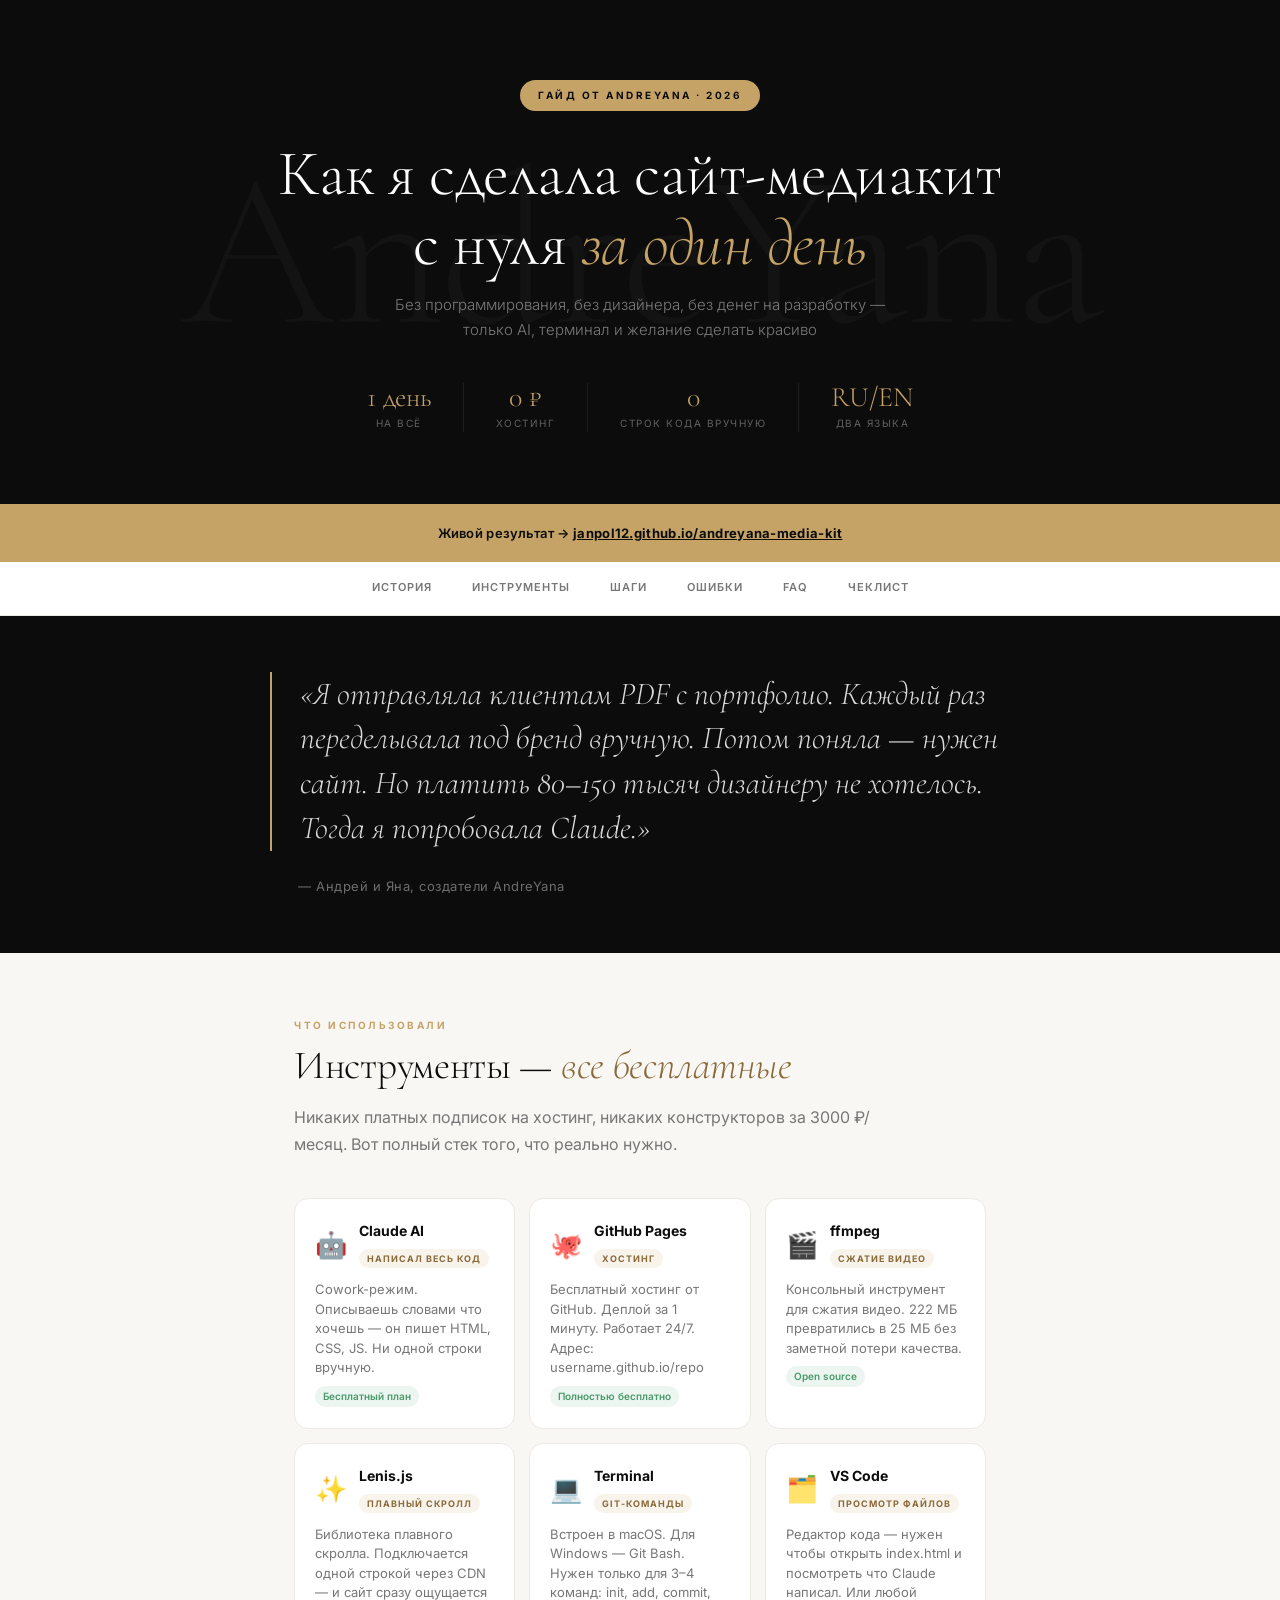
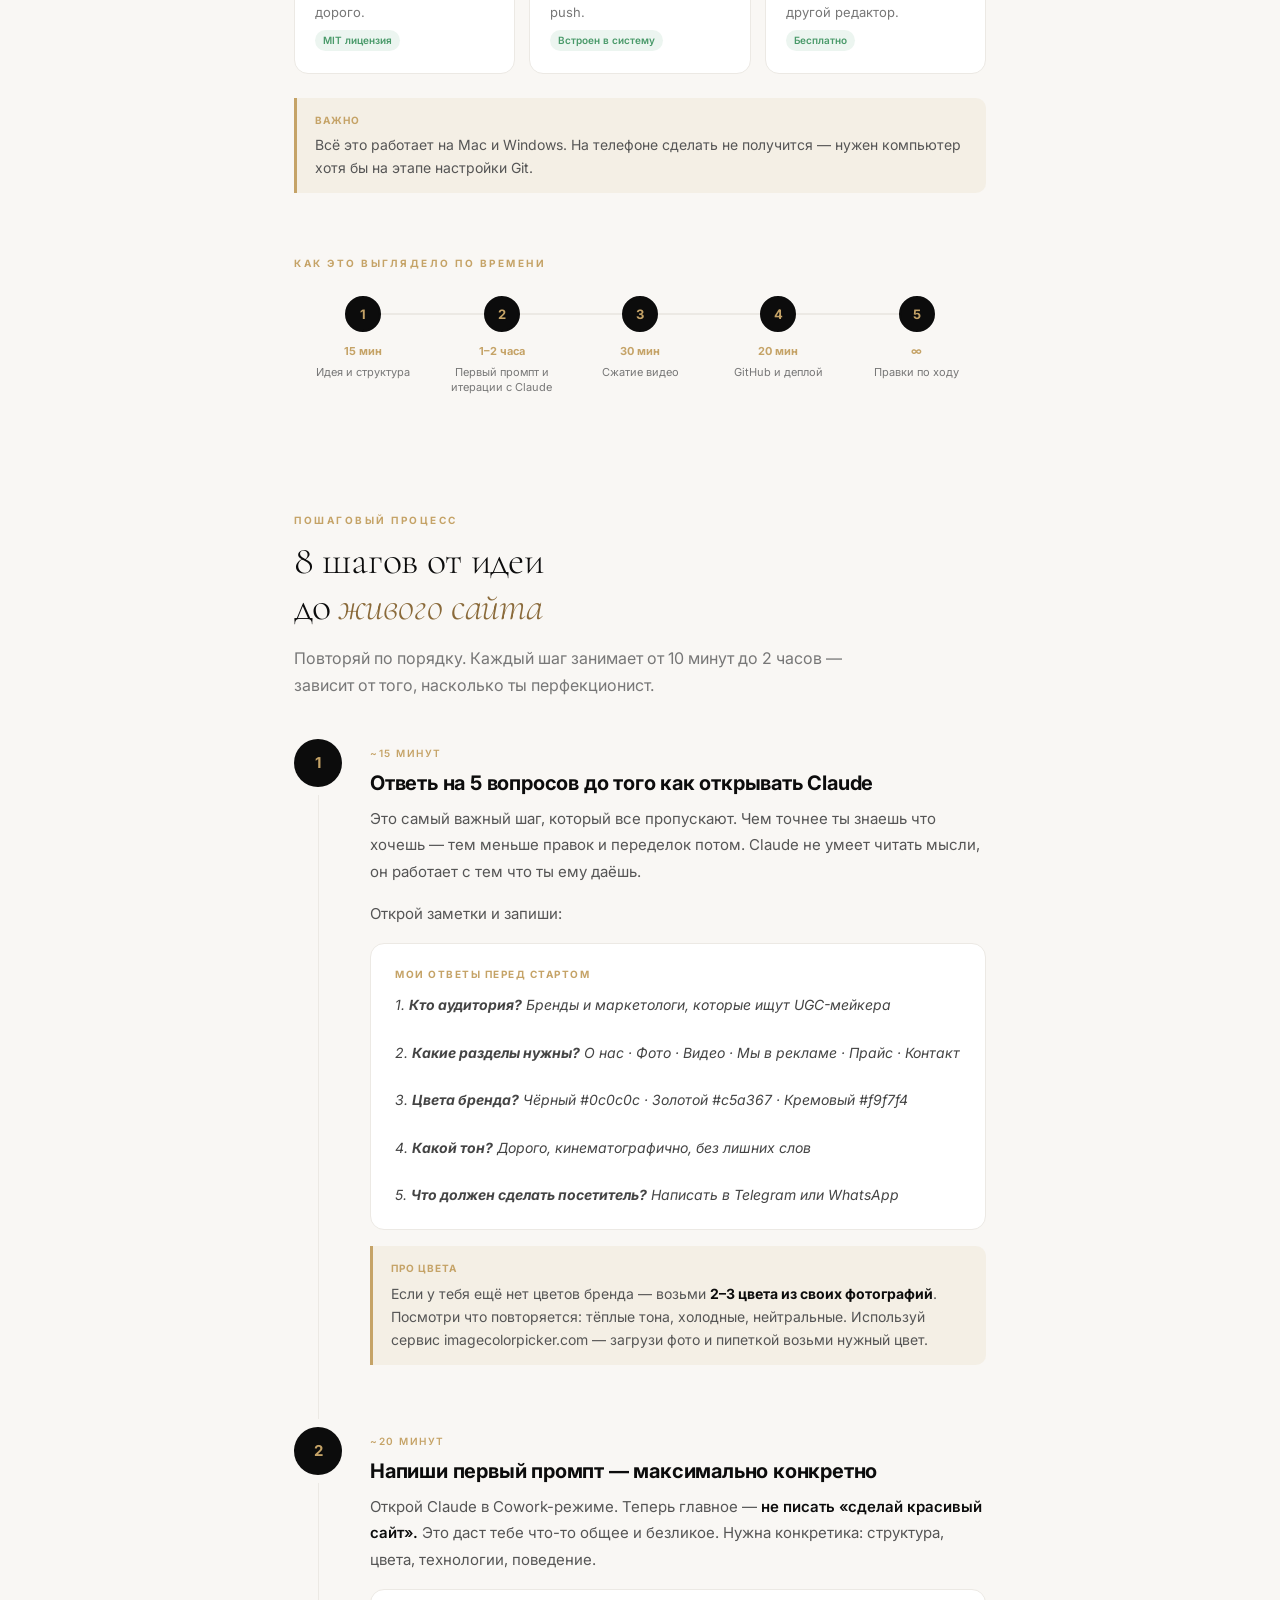
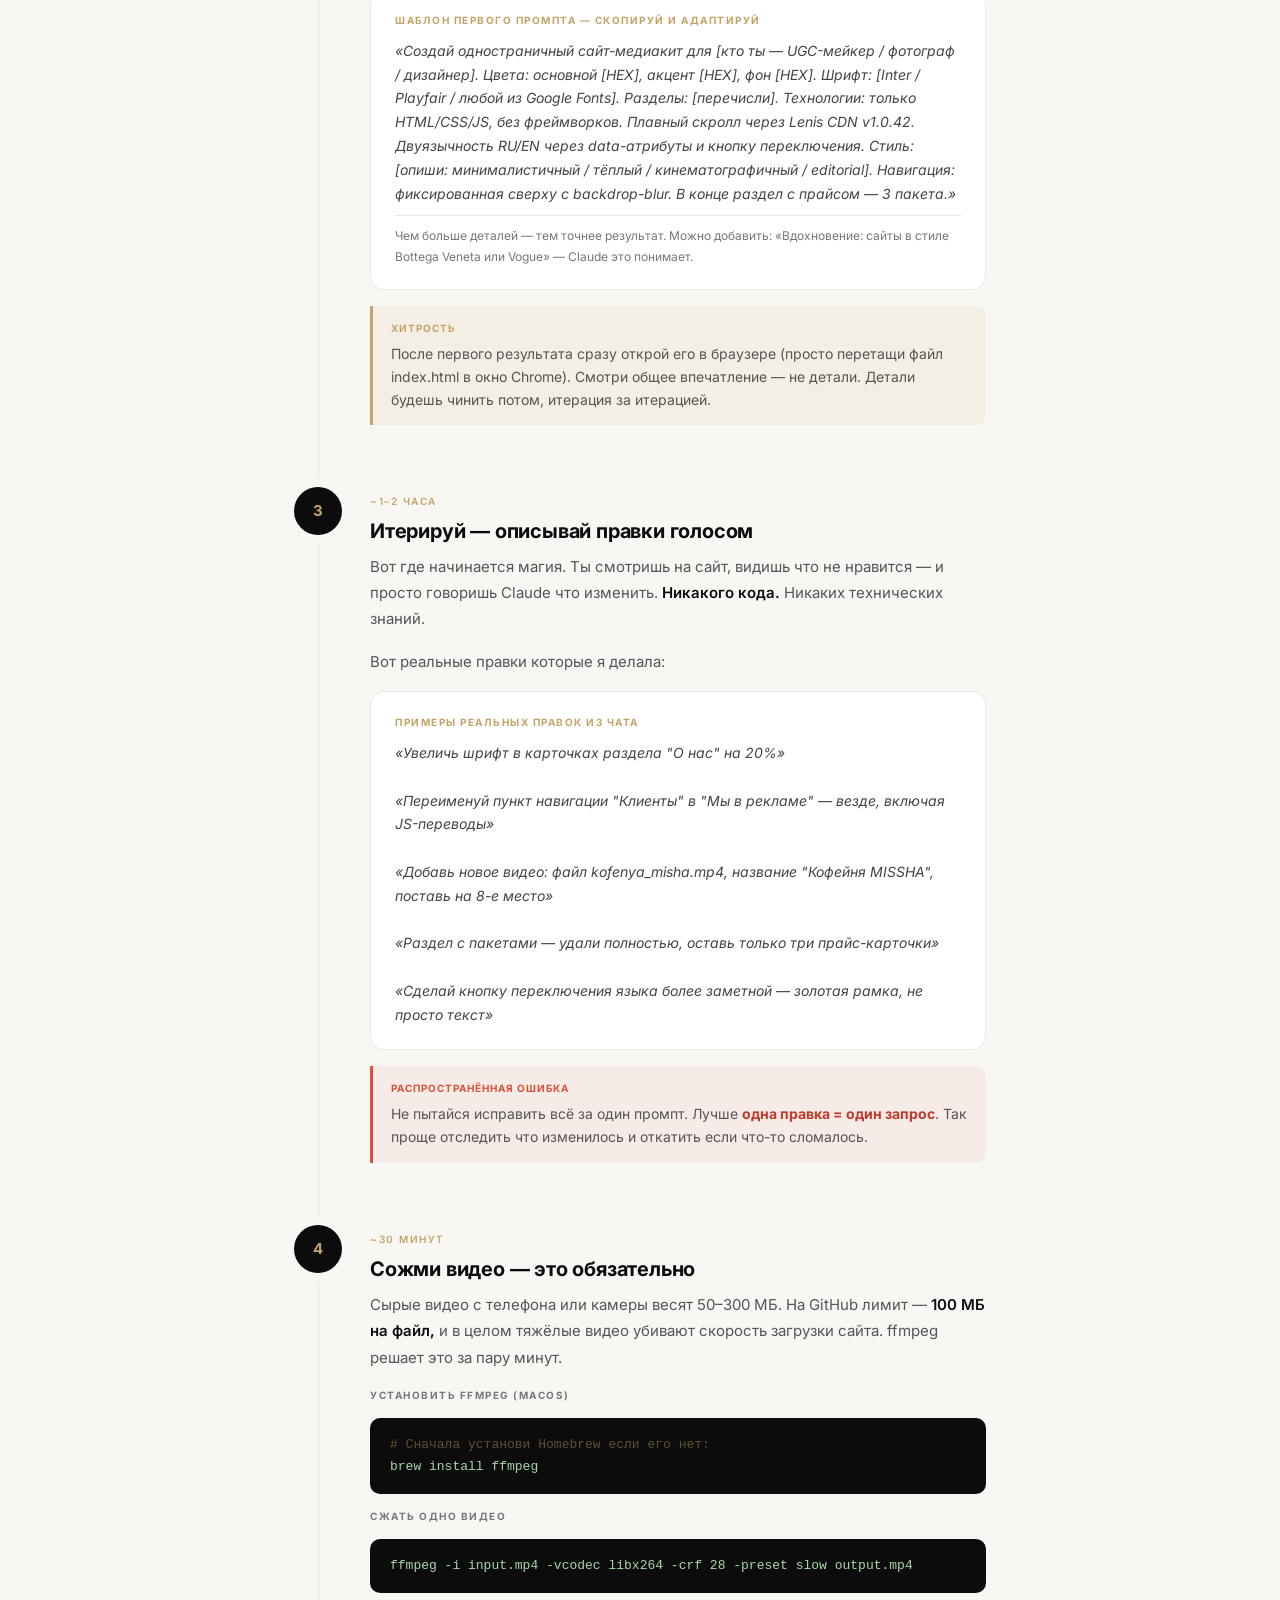
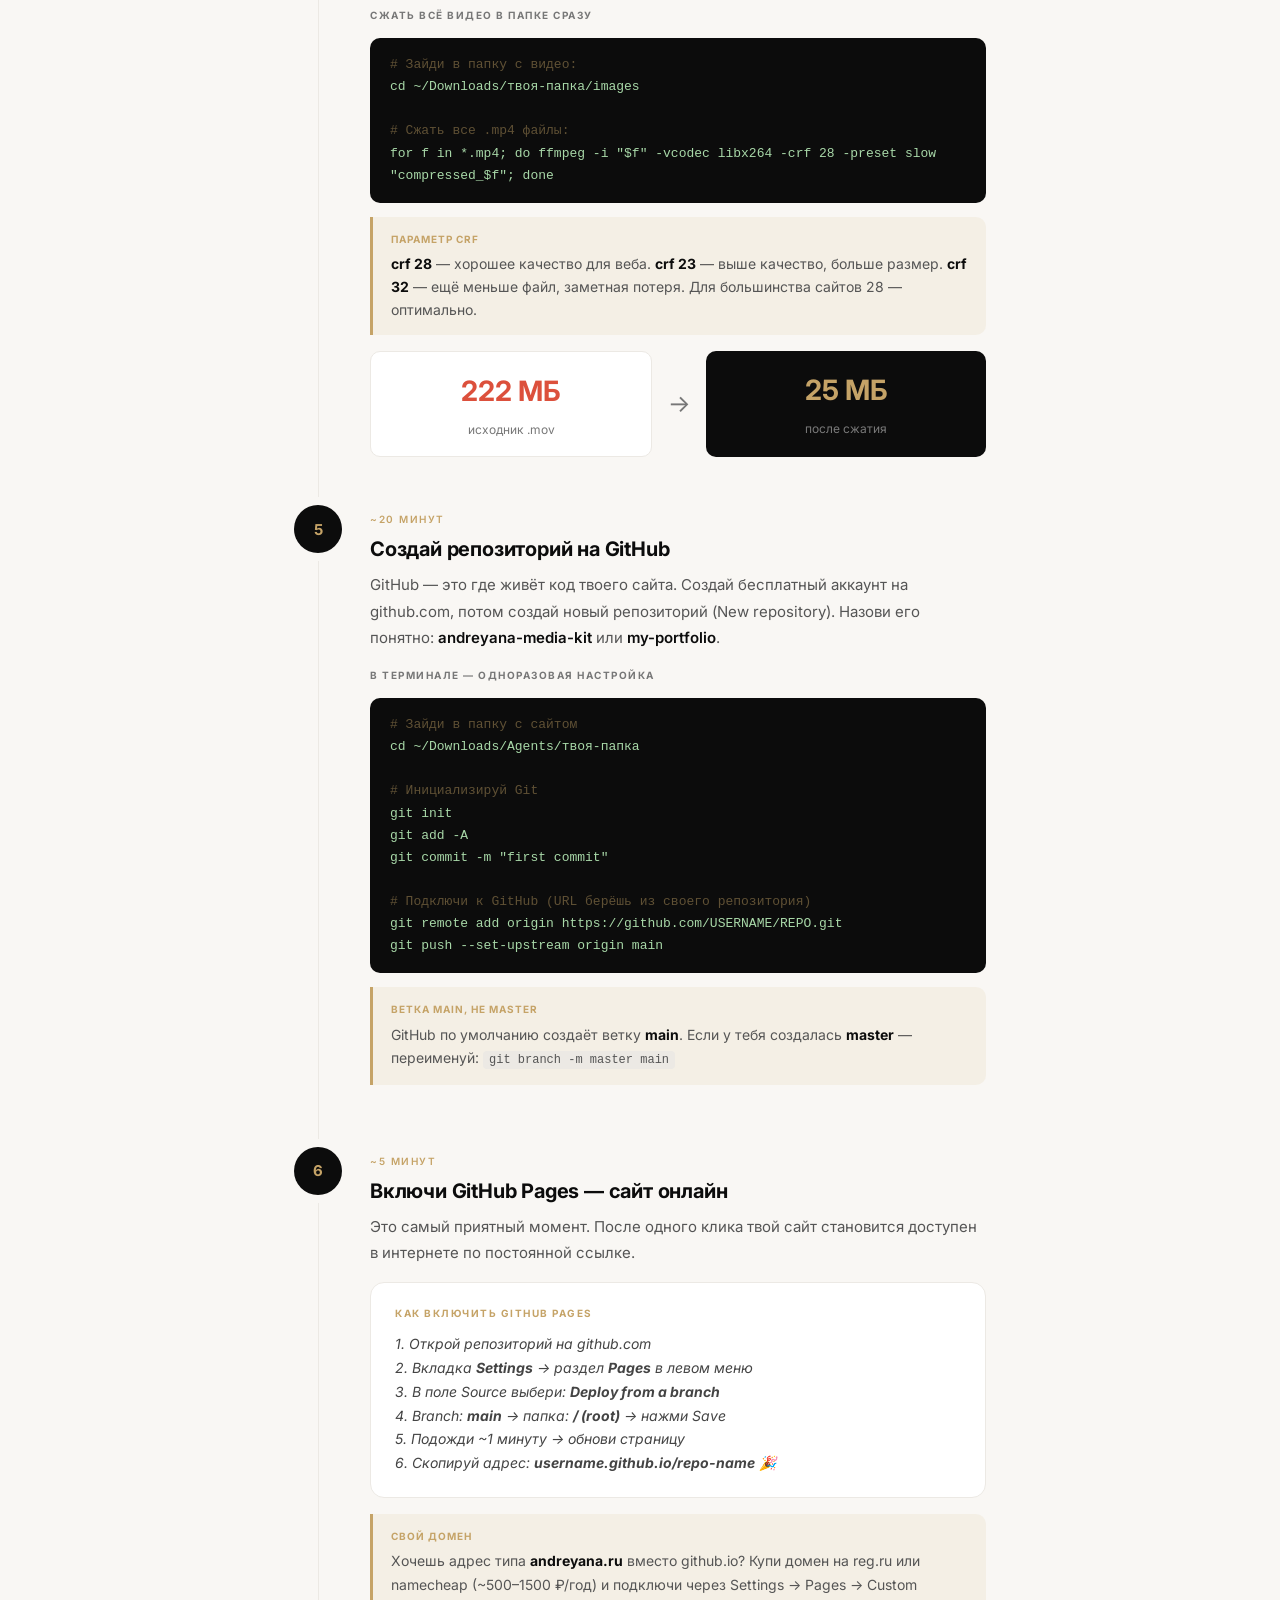
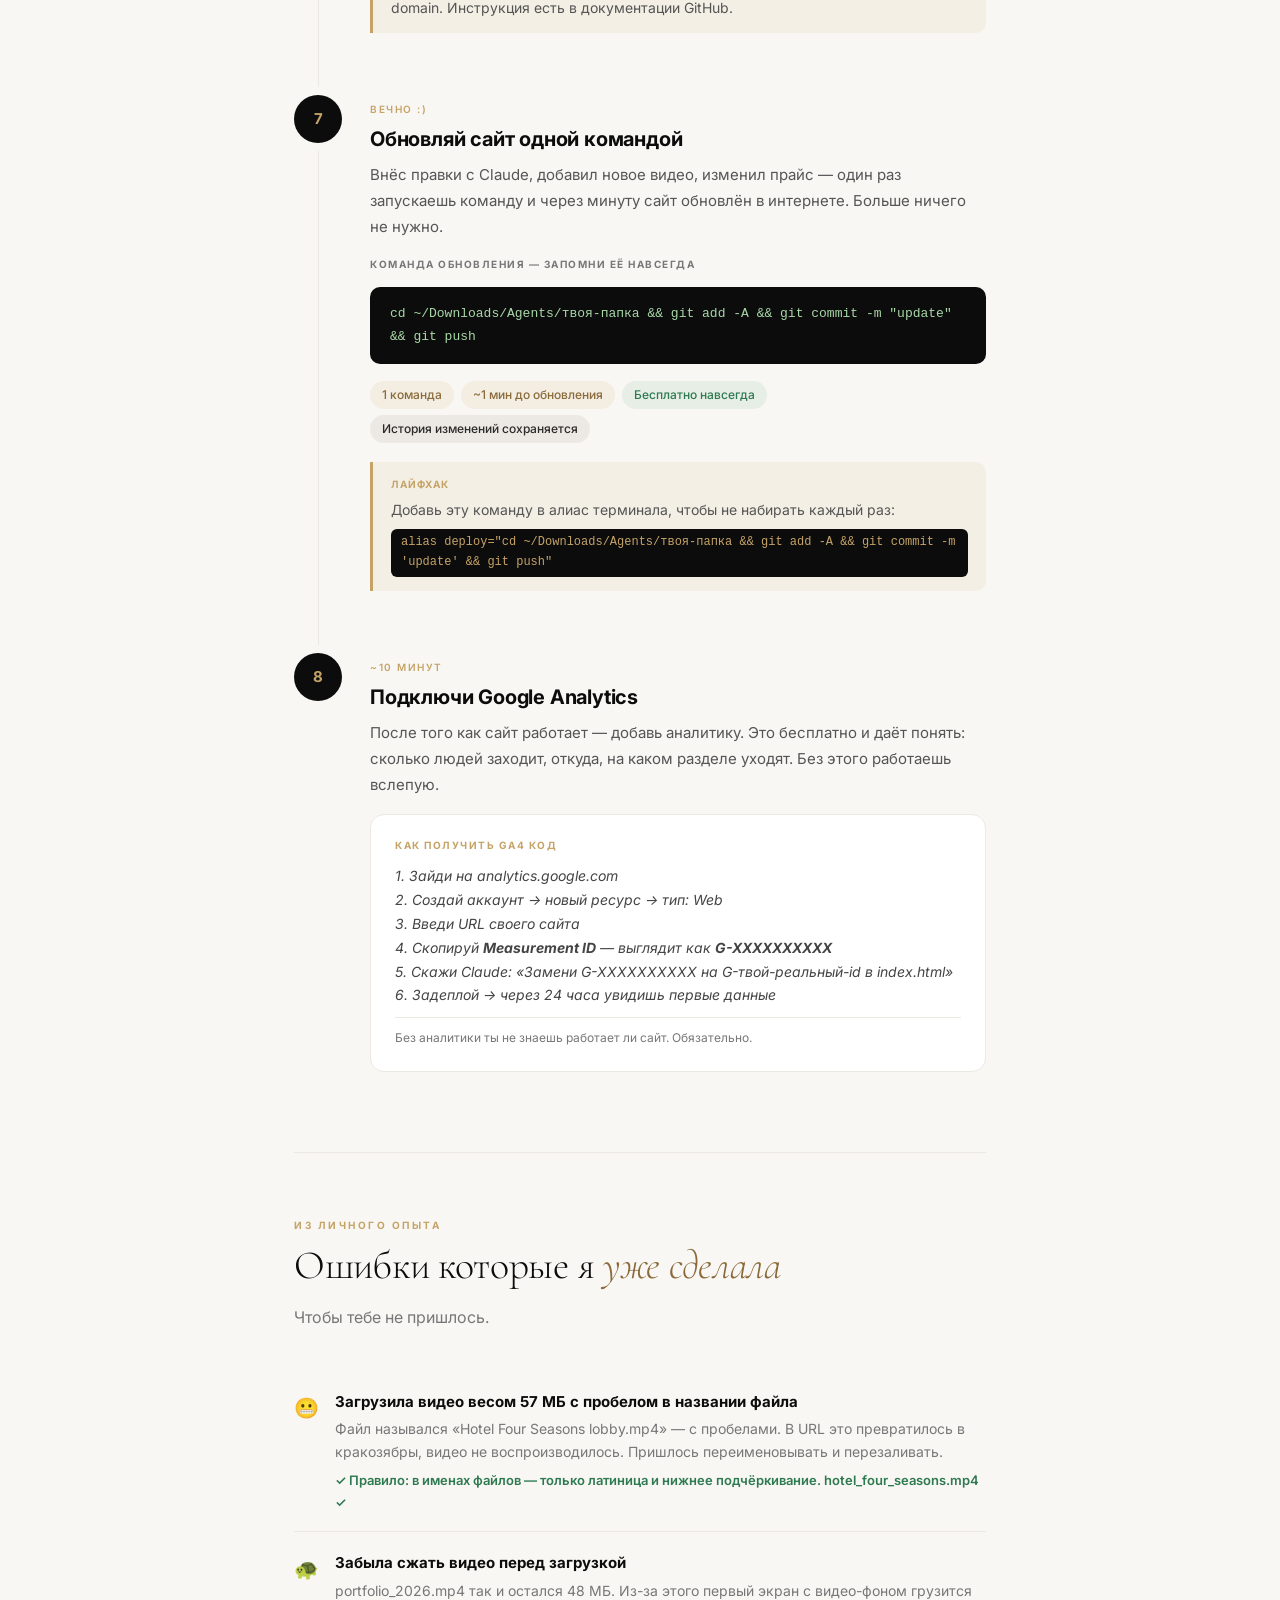
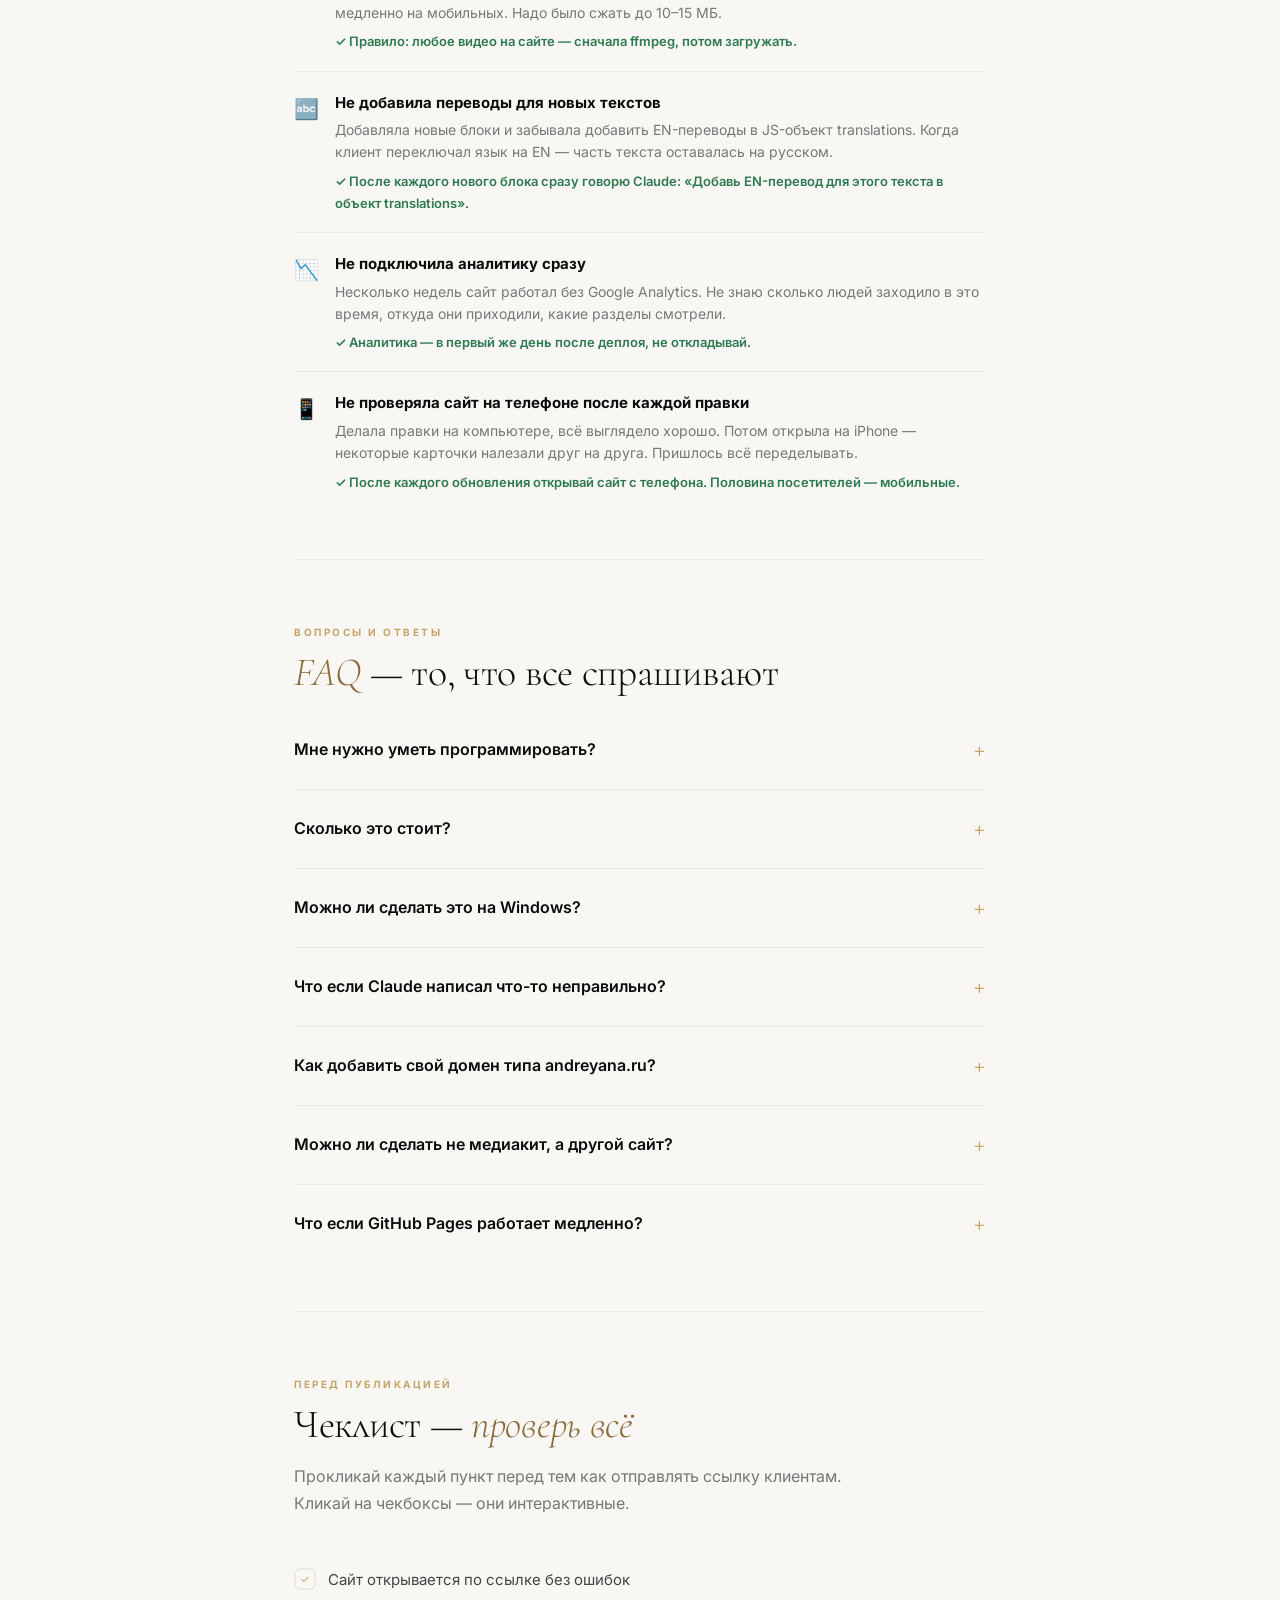
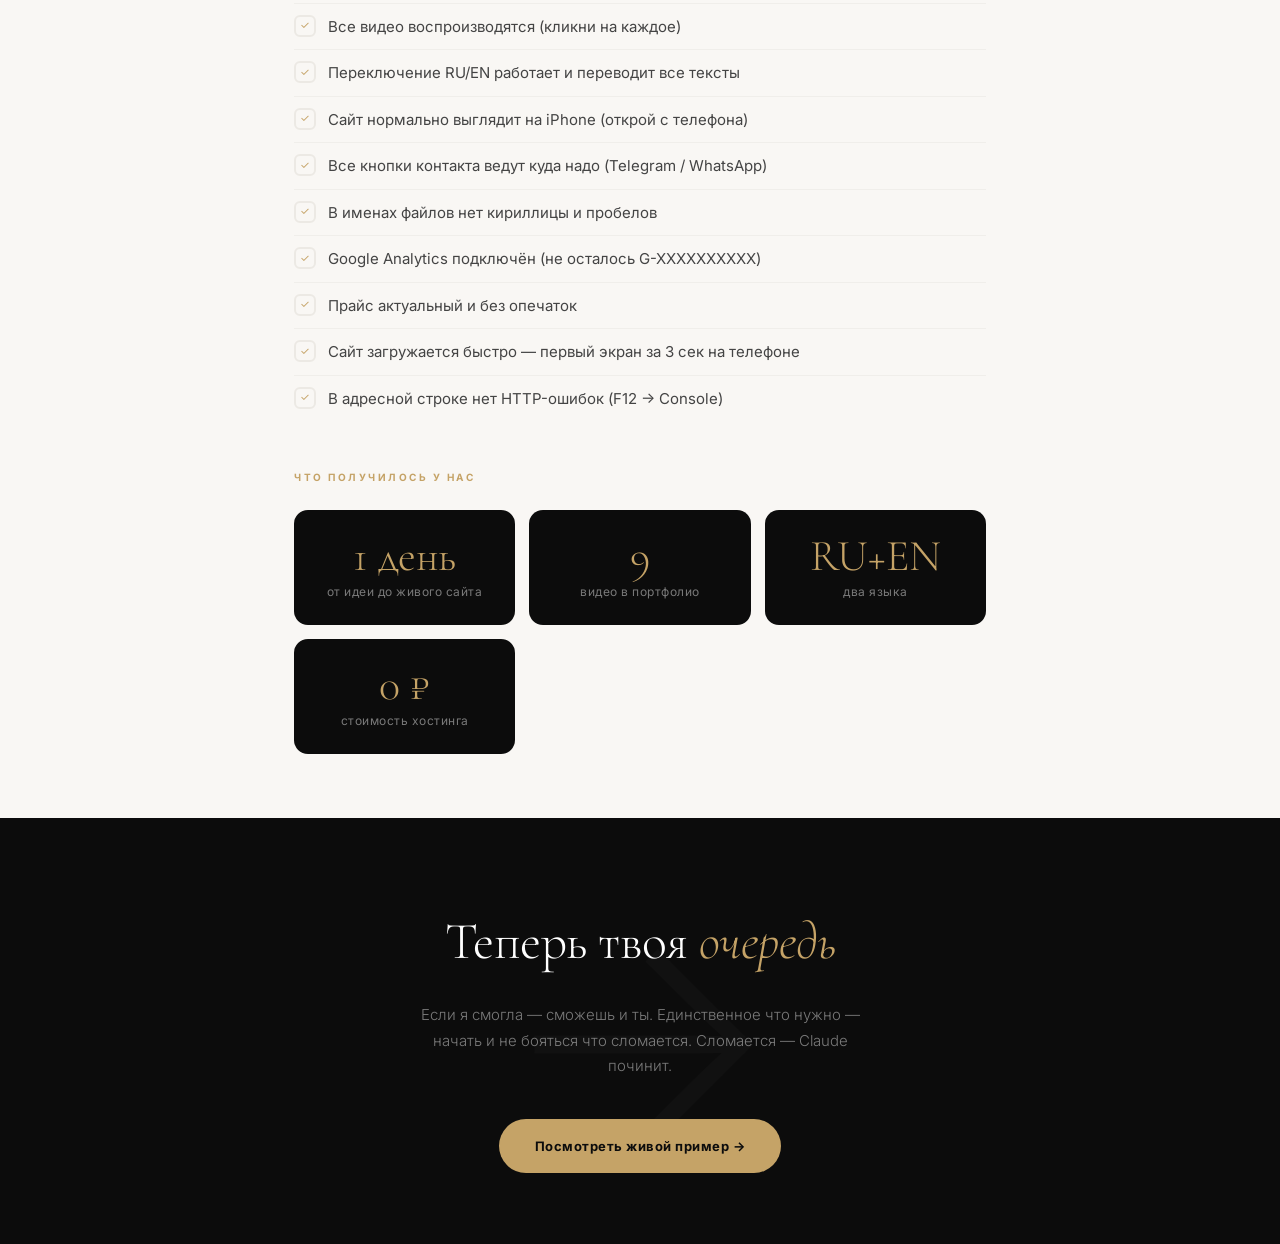
==== guide.html @ 82b2dbd4 "add guide page" ====
<!DOCTYPE html>
<html lang="ru">
<head>
<meta charset="UTF-8">
<meta name="viewport" content="width=device-width, initial-scale=1.0">
<title>Как я сделала сайт-медиакит с нуля — AndreYana</title>
<style>
  @import url('https://fonts.googleapis.com/css2?family=Cormorant+Garamond:ital,wght@0,300;0,400;1,300;1,400&family=Inter:wght@300;400;500;600;700&display=swap');

  * { margin: 0; padding: 0; box-sizing: border-box; }

  :root {
    --black: #0c0c0c;
    --gold: #c5a367;
    --gold-light: rgba(197,163,103,0.12);
    --cream: #f9f7f4;
    --light-gray: #ece9e4;
    --text: #2a2a2a;
    --muted: #777;
  }

  html { scroll-behavior: smooth; }

  body {
    font-family: 'Inter', sans-serif;
    background: var(--cream);
    color: var(--text);
    line-height: 1.7;
  }

  /* ===================== HEADER ===================== */
  .header {
    background: var(--black);
    color: white;
    padding: 80px 24px 72px;
    text-align: center;
    position: relative;
    overflow: hidden;
  }

  .header::before {
    content: 'AndreYana';
    position: absolute;
    font-family: 'Cormorant Garamond', serif;
    font-size: 220px;
    font-weight: 300;
    color: rgba(255,255,255,0.03);
    top: 50%;
    left: 50%;
    transform: translate(-50%, -50%);
    white-space: nowrap;
    pointer-events: none;
    letter-spacing: -4px;
  }

  .header-tag {
    display: inline-block;
    background: var(--gold);
    color: var(--black);
    font-size: 10px;
    font-weight: 700;
    letter-spacing: 2.5px;
    text-transform: uppercase;
    padding: 7px 18px;
    border-radius: 100px;
    margin-bottom: 28px;
    position: relative;
  }

  .header h1 {
    font-family: 'Cormorant Garamond', serif;
    font-size: clamp(36px, 6vw, 64px);
    font-weight: 300;
    letter-spacing: -0.5px;
    margin-bottom: 12px;
    line-height: 1.1;
    position: relative;
  }

  .header h1 em {
    font-style: italic;
    color: var(--gold);
  }

  .header-sub {
    font-size: 15px;
    color: rgba(255,255,255,0.45);
    max-width: 500px;
    margin: 0 auto 40px;
    font-weight: 300;
    position: relative;
  }

  .header-meta {
    display: flex;
    justify-content: center;
    gap: 32px;
    flex-wrap: wrap;
    position: relative;
  }

  .header-meta-item {
    text-align: center;
  }

  .header-meta-item .num {
    font-family: 'Cormorant Garamond', serif;
    font-size: 28px;
    font-weight: 300;
    color: var(--gold);
    line-height: 1;
  }

  .header-meta-item .lbl {
    font-size: 10px;
    letter-spacing: 1.5px;
    text-transform: uppercase;
    color: rgba(255,255,255,0.35);
    margin-top: 4px;
  }

  .header-divider {
    width: 1px;
    background: rgba(255,255,255,0.08);
    align-self: stretch;
  }

  /* ===================== RESULT BAND ===================== */
  .band {
    background: var(--gold);
    padding: 18px 24px;
    text-align: center;
    font-size: 13px;
    font-weight: 600;
    color: var(--black);
    letter-spacing: 0.3px;
  }

  .band a { color: var(--black); font-weight: 700; text-decoration: underline; }

  /* ===================== NAV (TOC) ===================== */
  .toc {
    background: white;
    border-bottom: 1px solid var(--light-gray);
    padding: 0 24px;
    display: flex;
    justify-content: center;
    gap: 0;
    overflow-x: auto;
    position: sticky;
    top: 0;
    z-index: 100;
  }

  .toc a {
    display: block;
    padding: 16px 20px;
    font-size: 11px;
    font-weight: 600;
    letter-spacing: 1px;
    text-transform: uppercase;
    color: var(--muted);
    text-decoration: none;
    white-space: nowrap;
    border-bottom: 2px solid transparent;
    transition: all 0.2s;
  }

  .toc a:hover { color: var(--black); border-bottom-color: var(--gold); }

  /* ===================== CONTAINER ===================== */
  .container { max-width: 740px; margin: 0 auto; padding: 0 24px; }

  /* ===================== SECTIONS ===================== */
  .section { padding: 64px 0 48px; }
  .section + .section { border-top: 1px solid var(--light-gray); }

  .section-label {
    font-size: 10px;
    font-weight: 700;
    letter-spacing: 2.5px;
    text-transform: uppercase;
    color: var(--gold);
    margin-bottom: 8px;
  }

  .section-title {
    font-family: 'Cormorant Garamond', serif;
    font-size: clamp(28px, 4vw, 40px);
    font-weight: 300;
    color: var(--black);
    margin-bottom: 16px;
    letter-spacing: -0.3px;
    line-height: 1.15;
  }

  .section-title em { font-style: italic; color: #8a6a3a; }

  .section-lead {
    font-size: 16px;
    color: var(--muted);
    margin-bottom: 40px;
    line-height: 1.7;
    max-width: 600px;
  }

  /* ===================== STORY BLOCK ===================== */
  .story {
    background: var(--black);
    color: white;
    padding: 56px 24px;
  }

  .story-inner {
    max-width: 740px;
    margin: 0 auto;
  }

  .story blockquote {
    font-family: 'Cormorant Garamond', serif;
    font-size: clamp(22px, 3.5vw, 32px);
    font-weight: 300;
    font-style: italic;
    line-height: 1.4;
    color: rgba(255,255,255,0.85);
    border-left: 2px solid var(--gold);
    padding-left: 28px;
    margin-bottom: 24px;
  }

  .story-author {
    font-size: 13px;
    color: rgba(255,255,255,0.4);
    padding-left: 28px;
    letter-spacing: 0.5px;
  }

  /* ===================== TOOLS GRID ===================== */
  .tools-grid {
    display: grid;
    grid-template-columns: repeat(auto-fill, minmax(210px, 1fr));
    gap: 14px;
  }

  .tool-card {
    background: white;
    border: 1px solid var(--light-gray);
    border-radius: 14px;
    padding: 20px;
    transition: box-shadow 0.2s;
  }

  .tool-card:hover { box-shadow: 0 4px 20px rgba(0,0,0,0.07); }

  .tool-top {
    display: flex;
    align-items: center;
    gap: 12px;
    margin-bottom: 10px;
  }

  .tool-icon { font-size: 26px; flex-shrink: 0; }

  .tool-name { font-size: 14px; font-weight: 700; color: var(--black); }

  .tool-role {
    display: inline-block;
    font-size: 9px;
    font-weight: 700;
    letter-spacing: 1px;
    text-transform: uppercase;
    padding: 2px 8px;
    border-radius: 100px;
    background: var(--gold-light);
    color: #8a6a3a;
    margin-top: 2px;
  }

  .tool-desc { font-size: 13px; color: var(--muted); line-height: 1.5; }

  .tool-free {
    display: inline-block;
    font-size: 10px;
    font-weight: 600;
    color: #4a9a6a;
    background: rgba(74,154,106,0.1);
    padding: 2px 8px;
    border-radius: 100px;
    margin-top: 8px;
  }

  /* ===================== STEPS ===================== */
  .step {
    display: flex;
    gap: 28px;
    margin-bottom: 0;
    position: relative;
  }

  .step + .step { margin-top: 0; }

  .step-left {
    display: flex;
    flex-direction: column;
    align-items: center;
    flex-shrink: 0;
    width: 48px;
  }

  .step-num {
    width: 48px;
    height: 48px;
    background: var(--black);
    color: var(--gold);
    border-radius: 50%;
    display: flex;
    align-items: center;
    justify-content: center;
    font-size: 15px;
    font-weight: 700;
    flex-shrink: 0;
    z-index: 1;
  }

  .step-line {
    width: 1px;
    flex: 1;
    min-height: 32px;
    background: var(--light-gray);
    margin: 8px 0;
  }

  .step-body {
    flex: 1;
    padding: 6px 0 48px;
  }

  .step:last-child .step-body { padding-bottom: 16px; }
  .step:last-child .step-line { display: none; }

  .step-time {
    font-size: 10px;
    font-weight: 600;
    letter-spacing: 1.5px;
    text-transform: uppercase;
    color: var(--gold);
    margin-bottom: 8px;
  }

  .step-title {
    font-size: 20px;
    font-weight: 700;
    color: var(--black);
    margin-bottom: 10px;
    line-height: 1.3;
    letter-spacing: -0.2px;
  }

  .step-text {
    font-size: 15px;
    color: #555;
    line-height: 1.75;
    margin-bottom: 16px;
  }

  .step-text strong { color: var(--black); font-weight: 600; }

  /* ===================== CODE ===================== */
  .code-block {
    background: var(--black);
    color: #c5a367;
    font-family: 'Courier New', monospace;
    font-size: 13px;
    padding: 16px 20px;
    border-radius: 10px;
    margin: 14px 0;
    overflow-x: auto;
    line-height: 1.7;
    position: relative;
  }

  .code-block .comment { color: rgba(197,163,103,0.45); }
  .code-block .cmd { color: #a8d8a8; }

  .code-label {
    font-size: 10px;
    font-weight: 700;
    letter-spacing: 1.5px;
    text-transform: uppercase;
    color: var(--muted);
    margin-bottom: 6px;
  }

  /* ===================== TIPS / WARNINGS ===================== */
  .tip {
    background: rgba(197,163,103,0.1);
    border-left: 3px solid var(--gold);
    padding: 14px 18px;
    border-radius: 0 10px 10px 0;
    margin: 14px 0;
    font-size: 14px;
    color: #555;
    line-height: 1.65;
  }

  .tip strong { color: var(--black); }
  .tip .tip-label { font-size: 10px; font-weight: 700; letter-spacing: 1px; text-transform: uppercase; color: var(--gold); display: block; margin-bottom: 5px; }

  .warn {
    background: rgba(220,80,60,0.07);
    border-left: 3px solid #dc503c;
    padding: 14px 18px;
    border-radius: 0 10px 10px 0;
    margin: 14px 0;
    font-size: 14px;
    color: #555;
  }

  .warn strong { color: #c0392b; }
  .warn .warn-label { font-size: 10px; font-weight: 700; letter-spacing: 1px; text-transform: uppercase; color: #dc503c; display: block; margin-bottom: 5px; }

  /* ===================== PROMPT BOX ===================== */
  .prompt-box {
    background: white;
    border: 1px solid var(--light-gray);
    border-radius: 14px;
    padding: 22px 24px;
    margin: 16px 0;
  }

  .prompt-box .plabel {
    font-size: 10px;
    font-weight: 700;
    letter-spacing: 1.5px;
    text-transform: uppercase;
    color: var(--gold);
    margin-bottom: 10px;
  }

  .prompt-box p {
    font-size: 14px;
    color: #444;
    font-style: italic;
    line-height: 1.7;
  }

  .prompt-box .pnote {
    font-size: 12px;
    color: var(--muted);
    margin-top: 10px;
    font-style: normal;
    border-top: 1px solid var(--light-gray);
    padding-top: 10px;
  }

  /* ===================== TAGS ===================== */
  .tag {
    display: inline-block;
    background: var(--light-gray);
    color: var(--text);
    font-size: 12px;
    font-weight: 500;
    padding: 4px 12px;
    border-radius: 100px;
    margin: 3px 3px 3px 0;
  }

  .tag.gold { background: var(--gold-light); color: #8a6a3a; }
  .tag.green { background: rgba(74,154,106,0.1); color: #2e7a50; }

  /* ===================== MISTAKES ===================== */
  .mistake-list { list-style: none; }

  .mistake-item {
    display: flex;
    gap: 16px;
    padding: 18px 0;
    border-bottom: 1px solid var(--light-gray);
  }

  .mistake-item:last-child { border-bottom: none; }

  .mistake-icon { font-size: 20px; flex-shrink: 0; margin-top: 2px; }

  .mistake-title { font-size: 15px; font-weight: 700; color: var(--black); margin-bottom: 4px; }

  .mistake-desc { font-size: 14px; color: var(--muted); line-height: 1.6; }

  .mistake-fix { font-size: 13px; color: #2e7a50; font-weight: 600; margin-top: 6px; }

  /* ===================== FAQ ===================== */
  .faq-item {
    border-bottom: 1px solid var(--light-gray);
    padding: 22px 0;
    cursor: pointer;
  }

  .faq-item:last-child { border-bottom: none; }

  .faq-q {
    font-size: 16px;
    font-weight: 600;
    color: var(--black);
    display: flex;
    justify-content: space-between;
    align-items: center;
    gap: 16px;
  }

  .faq-q::after {
    content: '+';
    font-size: 20px;
    font-weight: 300;
    color: var(--gold);
    flex-shrink: 0;
    transition: transform 0.3s;
  }

  .faq-item.open .faq-q::after { transform: rotate(45deg); }

  .faq-a {
    font-size: 14px;
    color: var(--muted);
    line-height: 1.7;
    max-height: 0;
    overflow: hidden;
    transition: max-height 0.4s ease, padding 0.3s;
  }

  .faq-item.open .faq-a {
    max-height: 400px;
    padding-top: 14px;
  }

  /* ===================== CHECKLIST ===================== */
  .checklist { list-style: none; }

  .checklist li {
    display: flex;
    align-items: flex-start;
    gap: 12px;
    padding: 10px 0;
    font-size: 15px;
    color: #444;
    border-bottom: 1px solid rgba(236,233,228,0.6);
  }

  .checklist li:last-child { border-bottom: none; }

  .check-box {
    width: 22px;
    height: 22px;
    border: 2px solid var(--light-gray);
    border-radius: 6px;
    flex-shrink: 0;
    margin-top: 1px;
    display: flex;
    align-items: center;
    justify-content: center;
    font-size: 11px;
    color: var(--gold);
    cursor: pointer;
    transition: all 0.2s;
  }

  .checklist li.done .check-box {
    background: var(--gold);
    border-color: var(--gold);
    color: white;
  }

  .checklist li.done span { text-decoration: line-through; color: var(--muted); }

  /* ===================== RESULT CARDS ===================== */
  .result-grid {
    display: grid;
    grid-template-columns: repeat(auto-fill, minmax(200px, 1fr));
    gap: 14px;
    margin-top: 24px;
  }

  .result-card {
    background: var(--black);
    color: white;
    border-radius: 14px;
    padding: 24px 20px;
    text-align: center;
  }

  .result-card .r-num {
    font-family: 'Cormorant Garamond', serif;
    font-size: 44px;
    font-weight: 300;
    color: var(--gold);
    line-height: 1;
    margin-bottom: 6px;
  }

  .result-card .r-label {
    font-size: 12px;
    color: rgba(255,255,255,0.45);
    letter-spacing: 0.5px;
    line-height: 1.4;
  }

  /* ===================== OUTRO ===================== */
  .outro {
    background: var(--black);
    color: white;
    padding: 80px 24px 72px;
    text-align: center;
    position: relative;
    overflow: hidden;
  }

  .outro::before {
    content: '→';
    position: absolute;
    font-size: 300px;
    font-weight: 300;
    color: rgba(255,255,255,0.02);
    top: 50%;
    left: 50%;
    transform: translate(-50%, -50%);
    pointer-events: none;
  }

  .outro h2 {
    font-family: 'Cormorant Garamond', serif;
    font-size: clamp(30px, 5vw, 52px);
    font-weight: 300;
    margin-bottom: 16px;
    letter-spacing: -0.5px;
    position: relative;
  }

  .outro h2 em { font-style: italic; color: var(--gold); }

  .outro p {
    font-size: 15px;
    color: rgba(255,255,255,0.45);
    max-width: 460px;
    margin: 0 auto 40px;
    font-weight: 300;
    position: relative;
  }

  .btn-gold {
    display: inline-flex;
    align-items: center;
    gap: 10px;
    background: var(--gold);
    color: var(--black);
    font-size: 13px;
    font-weight: 700;
    padding: 16px 36px;
    border-radius: 100px;
    text-decoration: none;
    letter-spacing: 0.5px;
    position: relative;
    transition: background 0.2s;
  }

  .btn-gold:hover { background: #d4b896; }

  /* ===================== DIVIDER ===================== */
  .divider { height: 1px; background: var(--light-gray); }

  /* ===================== INLINE IMAGE PLACEHOLDER ===================== */
  .img-placeholder {
    background: var(--light-gray);
    border-radius: 12px;
    height: 180px;
    display: flex;
    align-items: center;
    justify-content: center;
    margin: 16px 0;
    font-size: 13px;
    color: var(--muted);
    letter-spacing: 0.5px;
    border: 1px dashed #d0ccc6;
  }

  /* ===================== TIMELINE ===================== */
  .timeline {
    display: flex;
    gap: 0;
    margin: 24px 0;
    overflow-x: auto;
    padding-bottom: 4px;
  }

  .tl-item {
    flex: 1;
    min-width: 100px;
    text-align: center;
    position: relative;
  }

  .tl-item:not(:last-child)::after {
    content: '';
    position: absolute;
    top: 17px;
    right: -1px;
    width: 50%;
    height: 2px;
    background: var(--light-gray);
    z-index: 0;
  }

  .tl-item:not(:first-child)::before {
    content: '';
    position: absolute;
    top: 17px;
    left: 0;
    width: 50%;
    height: 2px;
    background: var(--light-gray);
    z-index: 0;
  }

  .tl-dot {
    width: 36px;
    height: 36px;
    background: white;
    border: 2px solid var(--light-gray);
    border-radius: 50%;
    margin: 0 auto 10px;
    display: flex;
    align-items: center;
    justify-content: center;
    font-size: 13px;
    position: relative;
    z-index: 1;
  }

  .tl-item.done .tl-dot {
    background: var(--black);
    border-color: var(--black);
    color: var(--gold);
    font-weight: 700;
  }

  .tl-time {
    font-size: 11px;
    font-weight: 700;
    color: var(--gold);
    margin-bottom: 4px;
  }

  .tl-label { font-size: 11px; color: var(--muted); line-height: 1.4; }

  /* ===================== RESPONSIVE ===================== */
  @media (max-width: 600px) {
    nav.toc { gap: 0; }
    .tools-grid { grid-template-columns: 1fr 1fr; }
    .result-grid { grid-template-columns: 1fr 1fr; }
    .header::before { font-size: 100px; }
  }
</style>
</head>
<body>

<!-- =========== HEADER =========== -->
<div class="header">
  <div class="header-tag">Гайд от AndreYana · 2026</div>
  <h1>Как я сделала сайт-медиакит<br>с нуля <em>за один день</em></h1>
  <p class="header-sub">Без программирования, без дизайнера, без денег на разработку — только AI, терминал и желание сделать красиво</p>
  <div class="header-meta">
    <div class="header-meta-item">
      <div class="num">1 день</div>
      <div class="lbl">на всё</div>
    </div>
    <div class="header-divider"></div>
    <div class="header-meta-item">
      <div class="num">0 ₽</div>
      <div class="lbl">хостинг</div>
    </div>
    <div class="header-divider"></div>
    <div class="header-meta-item">
      <div class="num">0</div>
      <div class="lbl">строк кода вручную</div>
    </div>
    <div class="header-divider"></div>
    <div class="header-meta-item">
      <div class="num">RU/EN</div>
      <div class="lbl">два языка</div>
    </div>
  </div>
</div>

<!-- BAND -->
<div class="band">
  Живой результат → <a href="https://janpol12.github.io/andreyana-media-kit/" target="_blank">janpol12.github.io/andreyana-media-kit</a>
</div>

<!-- TOC -->
<nav class="toc">
  <a href="#story">История</a>
  <a href="#tools">Инструменты</a>
  <a href="#steps">Шаги</a>
  <a href="#mistakes">Ошибки</a>
  <a href="#faq">FAQ</a>
  <a href="#checklist">Чеклист</a>
</nav>

<div class="container">

  <!-- =========== STORY =========== -->
</div>

<div class="story" id="story">
  <div class="story-inner">
    <blockquote>
      «Я отправляла клиентам PDF с портфолио. Каждый раз переделывала под бренд вручную. Потом поняла — нужен сайт. Но платить 80–150 тысяч дизайнеру не хотелось. Тогда я попробовала Claude.»
    </blockquote>
    <div class="story-author">— Андрей и Яна, создатели AndreYana</div>
  </div>
</div>

<div class="container">

  <!-- =========== TOOLS =========== -->
  <div class="section" id="tools">
    <div class="section-label">Что использовали</div>
    <div class="section-title">Инструменты — <em>все бесплатные</em></div>
    <p class="section-lead">Никаких платных подписок на хостинг, никаких конструкторов за 3000 ₽/месяц. Вот полный стек того, что реально нужно.</p>

    <div class="tools-grid">
      <div class="tool-card">
        <div class="tool-top">
          <div class="tool-icon">🤖</div>
          <div>
            <div class="tool-name">Claude AI</div>
            <div class="tool-role">Написал весь код</div>
          </div>
        </div>
        <div class="tool-desc">Cowork-режим. Описываешь словами что хочешь — он пишет HTML, CSS, JS. Ни одной строки вручную.</div>
        <div class="tool-free">Бесплатный план</div>
      </div>

      <div class="tool-card">
        <div class="tool-top">
          <div class="tool-icon">🐙</div>
          <div>
            <div class="tool-name">GitHub Pages</div>
            <div class="tool-role">Хостинг</div>
          </div>
        </div>
        <div class="tool-desc">Бесплатный хостинг от GitHub. Деплой за 1 минуту. Работает 24/7. Адрес: username.github.io/repo</div>
        <div class="tool-free">Полностью бесплатно</div>
      </div>

      <div class="tool-card">
        <div class="tool-top">
          <div class="tool-icon">🎬</div>
          <div>
            <div class="tool-name">ffmpeg</div>
            <div class="tool-role">Сжатие видео</div>
          </div>
        </div>
        <div class="tool-desc">Консольный инструмент для сжатия видео. 222 МБ превратились в 25 МБ без заметной потери качества.</div>
        <div class="tool-free">Open source</div>
      </div>

      <div class="tool-card">
        <div class="tool-top">
          <div class="tool-icon">✨</div>
          <div>
            <div class="tool-name">Lenis.js</div>
            <div class="tool-role">Плавный скролл</div>
          </div>
        </div>
        <div class="tool-desc">Библиотека плавного скролла. Подключается одной строкой через CDN — и сайт сразу ощущается дорого.</div>
        <div class="tool-free">MIT лицензия</div>
      </div>

      <div class="tool-card">
        <div class="tool-top">
          <div class="tool-icon">💻</div>
          <div>
            <div class="tool-name">Terminal</div>
            <div class="tool-role">Git-команды</div>
          </div>
        </div>
        <div class="tool-desc">Встроен в macOS. Для Windows — Git Bash. Нужен только для 3–4 команд: init, add, commit, push.</div>
        <div class="tool-free">Встроен в систему</div>
      </div>

      <div class="tool-card">
        <div class="tool-top">
          <div class="tool-icon">🗂️</div>
          <div>
            <div class="tool-name">VS Code</div>
            <div class="tool-role">Просмотр файлов</div>
          </div>
        </div>
        <div class="tool-desc">Редактор кода — нужен чтобы открыть index.html и посмотреть что Claude написал. Или любой другой редактор.</div>
        <div class="tool-free">Бесплатно</div>
      </div>
    </div>

    <div class="tip" style="margin-top:24px;">
      <span class="tip-label">Важно</span>
      Всё это работает на Mac и Windows. На телефоне сделать не получится — нужен компьютер хотя бы на этапе настройки Git.
    </div>
  </div>

  <!-- =========== TIMELINE =========== -->
  <div style="margin-bottom: 48px;">
    <div class="section-label">Как это выглядело по времени</div>
    <div class="timeline">
      <div class="tl-item done">
        <div class="tl-dot">1</div>
        <div class="tl-time">15 мин</div>
        <div class="tl-label">Идея и структура</div>
      </div>
      <div class="tl-item done">
        <div class="tl-dot">2</div>
        <div class="tl-time">1–2 часа</div>
        <div class="tl-label">Первый промпт и итерации с Claude</div>
      </div>
      <div class="tl-item done">
        <div class="tl-dot">3</div>
        <div class="tl-time">30 мин</div>
        <div class="tl-label">Сжатие видео</div>
      </div>
      <div class="tl-item done">
        <div class="tl-dot">4</div>
        <div class="tl-time">20 мин</div>
        <div class="tl-label">GitHub и деплой</div>
      </div>
      <div class="tl-item done">
        <div class="tl-dot">5</div>
        <div class="tl-time">∞</div>
        <div class="tl-label">Правки по ходу</div>
      </div>
    </div>
  </div>

  <!-- =========== STEPS =========== -->
  <div class="section" id="steps">
    <div class="section-label">Пошаговый процесс</div>
    <div class="section-title">8 шагов от идеи<br>до <em>живого сайта</em></div>
    <p class="section-lead">Повторяй по порядку. Каждый шаг занимает от 10 минут до 2 часов — зависит от того, насколько ты перфекционист.</p>

    <!-- STEP 1 -->
    <div class="step">
      <div class="step-left">
        <div class="step-num">1</div>
        <div class="step-line"></div>
      </div>
      <div class="step-body">
        <div class="step-time">~15 минут</div>
        <div class="step-title">Ответь на 5 вопросов до того как открывать Claude</div>
        <p class="step-text">Это самый важный шаг, который все пропускают. Чем точнее ты знаешь что хочешь — тем меньше правок и переделок потом. Claude не умеет читать мысли, он работает с тем что ты ему даёшь.</p>
        <p class="step-text">Открой заметки и запиши:</p>
        <div class="prompt-box">
          <div class="plabel">Мои ответы перед стартом</div>
          <p>
            1. <strong>Кто аудитория?</strong> Бренды и маркетологи, которые ищут UGC-мейкера<br><br>
            2. <strong>Какие разделы нужны?</strong> О нас · Фото · Видео · Мы в рекламе · Прайс · Контакт<br><br>
            3. <strong>Цвета бренда?</strong> Чёрный #0c0c0c · Золотой #c5a367 · Кремовый #f9f7f4<br><br>
            4. <strong>Какой тон?</strong> Дорого, кинематографично, без лишних слов<br><br>
            5. <strong>Что должен сделать посетитель?</strong> Написать в Telegram или WhatsApp
          </p>
        </div>
        <div class="tip">
          <span class="tip-label">Про цвета</span>
          Если у тебя ещё нет цветов бренда — возьми <strong>2–3 цвета из своих фотографий</strong>. Посмотри что повторяется: тёплые тона, холодные, нейтральные. Используй сервис imagecolorpicker.com — загрузи фото и пипеткой возьми нужный цвет.
        </div>
      </div>
    </div>

    <!-- STEP 2 -->
    <div class="step">
      <div class="step-left">
        <div class="step-num">2</div>
        <div class="step-line"></div>
      </div>
      <div class="step-body">
        <div class="step-time">~20 минут</div>
        <div class="step-title">Напиши первый промпт — максимально конкретно</div>
        <p class="step-text">Открой Claude в Cowork-режиме. Теперь главное — <strong>не писать «сделай красивый сайт».</strong> Это даст тебе что-то общее и безликое. Нужна конкретика: структура, цвета, технологии, поведение.</p>
        <div class="prompt-box">
          <div class="plabel">Шаблон первого промпта — скопируй и адаптируй</div>
          <p>«Создай одностраничный сайт-медиакит для [кто ты — UGC-мейкер / фотограф / дизайнер]. Цвета: основной [HEX], акцент [HEX], фон [HEX]. Шрифт: [Inter / Playfair / любой из Google Fonts]. Разделы: [перечисли]. Технологии: только HTML/CSS/JS, без фреймворков. Плавный скролл через Lenis CDN v1.0.42. Двуязычность RU/EN через data-атрибуты и кнопку переключения. Стиль: [опиши: минималистичный / тёплый / кинематографичный / editorial]. Навигация: фиксированная сверху с backdrop-blur. В конце раздел с прайсом — 3 пакета.»</p>
          <div class="pnote">Чем больше деталей — тем точнее результат. Можно добавить: «Вдохновение: сайты в стиле Bottega Veneta или Vogue» — Claude это понимает.</div>
        </div>
        <div class="tip">
          <span class="tip-label">Хитрость</span>
          После первого результата сразу открой его в браузере (просто перетащи файл index.html в окно Chrome). Смотри общее впечатление — не детали. Детали будешь чинить потом, итерация за итерацией.
        </div>
      </div>
    </div>

    <!-- STEP 3 -->
    <div class="step">
      <div class="step-left">
        <div class="step-num">3</div>
        <div class="step-line"></div>
      </div>
      <div class="step-body">
        <div class="step-time">~1–2 часа</div>
        <div class="step-title">Итерируй — описывай правки голосом</div>
        <p class="step-text">Вот где начинается магия. Ты смотришь на сайт, видишь что не нравится — и просто говоришь Claude что изменить. <strong>Никакого кода.</strong> Никаких технических знаний.</p>
        <p class="step-text">Вот реальные правки которые я делала:</p>
        <div class="prompt-box">
          <div class="plabel">Примеры реальных правок из чата</div>
          <p>
            «Увеличь шрифт в карточках раздела "О нас" на 20%»<br><br>
            «Переименуй пункт навигации "Клиенты" в "Мы в рекламе" — везде, включая JS-переводы»<br><br>
            «Добавь новое видео: файл kofenya_misha.mp4, название "Кофейня MISSHA", поставь на 8-е место»<br><br>
            «Раздел с пакетами — удали полностью, оставь только три прайс-карточки»<br><br>
            «Сделай кнопку переключения языка более заметной — золотая рамка, не просто текст»
          </p>
        </div>
        <div class="warn">
          <span class="warn-label">Распространённая ошибка</span>
          Не пытайся исправить всё за один промпт. Лучше <strong>одна правка = один запрос</strong>. Так проще отследить что изменилось и откатить если что-то сломалось.
        </div>
      </div>
    </div>

    <!-- STEP 4 -->
    <div class="step">
      <div class="step-left">
        <div class="step-num">4</div>
        <div class="step-line"></div>
      </div>
      <div class="step-body">
        <div class="step-time">~30 минут</div>
        <div class="step-title">Сожми видео — это обязательно</div>
        <p class="step-text">Сырые видео с телефона или камеры весят 50–300 МБ. На GitHub лимит — <strong>100 МБ на файл,</strong> и в целом тяжёлые видео убивают скорость загрузки сайта. ffmpeg решает это за пару минут.</p>

        <div class="code-label">Установить ffmpeg (macOS)</div>
        <div class="code-block"><span class="comment"># Сначала установи Homebrew если его нет:</span><br><span class="cmd">brew install ffmpeg</span></div>

        <div class="code-label">Сжать одно видео</div>
        <div class="code-block"><span class="cmd">ffmpeg -i input.mp4 -vcodec libx264 -crf 28 -preset slow output.mp4</span></div>

        <div class="code-label">Сжать всё видео в папке сразу</div>
        <div class="code-block"><span class="comment"># Зайди в папку с видео:</span><br><span class="cmd">cd ~/Downloads/твоя-папка/images</span><br><br><span class="comment"># Сжать все .mp4 файлы:</span><br><span class="cmd">for f in *.mp4; do ffmpeg -i "$f" -vcodec libx264 -crf 28 -preset slow "compressed_$f"; done</span></div>

        <div class="tip">
          <span class="tip-label">Параметр crf</span>
          <strong>crf 28</strong> — хорошее качество для веба. <strong>crf 23</strong> — выше качество, больше размер. <strong>crf 32</strong> — ещё меньше файл, заметная потеря. Для большинства сайтов 28 — оптимально.
        </div>

        <div style="display:flex; gap:16px; flex-wrap:wrap; margin-top:16px;">
          <div style="background:white; border:1px solid var(--light-gray); border-radius:10px; padding:16px 20px; flex:1; min-width:140px; text-align:center;">
            <div style="font-size:28px; font-weight:700; color:#dc503c;">222 МБ</div>
            <div style="font-size:12px; color:var(--muted); margin-top:4px;">исходник .mov</div>
          </div>
          <div style="display:flex; align-items:center; font-size:24px; color:var(--muted);">→</div>
          <div style="background:var(--black); border-radius:10px; padding:16px 20px; flex:1; min-width:140px; text-align:center;">
            <div style="font-size:28px; font-weight:700; color:var(--gold);">25 МБ</div>
            <div style="font-size:12px; color:rgba(255,255,255,0.45); margin-top:4px;">после сжатия</div>
          </div>
        </div>
      </div>
    </div>

    <!-- STEP 5 -->
    <div class="step">
      <div class="step-left">
        <div class="step-num">5</div>
        <div class="step-line"></div>
      </div>
      <div class="step-body">
        <div class="step-time">~20 минут</div>
        <div class="step-title">Создай репозиторий на GitHub</div>
        <p class="step-text">GitHub — это где живёт код твоего сайта. Создай бесплатный аккаунт на github.com, потом создай новый репозиторий (New repository). Назови его понятно: <strong>andreyana-media-kit</strong> или <strong>my-portfolio</strong>.</p>

        <div class="code-label">В терминале — одноразовая настройка</div>
        <div class="code-block"><span class="comment"># Зайди в папку с сайтом</span><br><span class="cmd">cd ~/Downloads/Agents/твоя-папка</span><br><br><span class="comment"># Инициализируй Git</span><br><span class="cmd">git init</span><br><span class="cmd">git add -A</span><br><span class="cmd">git commit -m "first commit"</span><br><br><span class="comment"># Подключи к GitHub (URL берёшь из своего репозитория)</span><br><span class="cmd">git remote add origin https://github.com/USERNAME/REPO.git</span><br><span class="cmd">git push --set-upstream origin main</span></div>

        <div class="tip">
          <span class="tip-label">Ветка main, не master</span>
          GitHub по умолчанию создаёт ветку <strong>main</strong>. Если у тебя создалась <strong>master</strong> — переименуй: <code style="background:var(--light-gray); padding:2px 6px; border-radius:4px; font-size:12px;">git branch -m master main</code>
        </div>
      </div>
    </div>

    <!-- STEP 6 -->
    <div class="step">
      <div class="step-left">
        <div class="step-num">6</div>
        <div class="step-line"></div>
      </div>
      <div class="step-body">
        <div class="step-time">~5 минут</div>
        <div class="step-title">Включи GitHub Pages — сайт онлайн</div>
        <p class="step-text">Это самый приятный момент. После одного клика твой сайт становится доступен в интернете по постоянной ссылке.</p>
        <div class="prompt-box">
          <div class="plabel">Как включить GitHub Pages</div>
          <p>
            1. Открой репозиторий на github.com<br>
            2. Вкладка <strong>Settings</strong> → раздел <strong>Pages</strong> в левом меню<br>
            3. В поле Source выбери: <strong>Deploy from a branch</strong><br>
            4. Branch: <strong>main</strong> → папка: <strong>/ (root)</strong> → нажми Save<br>
            5. Подожди ~1 минуту → обнови страницу<br>
            6. Скопируй адрес: <strong>username.github.io/repo-name</strong> 🎉
          </p>
        </div>
        <div class="tip">
          <span class="tip-label">Свой домен</span>
          Хочешь адрес типа <strong>andreyana.ru</strong> вместо github.io? Купи домен на reg.ru или namecheap (~500–1500 ₽/год) и подключи через Settings → Pages → Custom domain. Инструкция есть в документации GitHub.
        </div>
      </div>
    </div>

    <!-- STEP 7 -->
    <div class="step">
      <div class="step-left">
        <div class="step-num">7</div>
        <div class="step-line"></div>
      </div>
      <div class="step-body">
        <div class="step-time">вечно :)</div>
        <div class="step-title">Обновляй сайт одной командой</div>
        <p class="step-text">Внёс правки с Claude, добавил новое видео, изменил прайс — один раз запускаешь команду и через минуту сайт обновлён в интернете. Больше ничего не нужно.</p>

        <div class="code-label">Команда обновления — запомни её навсегда</div>
        <div class="code-block"><span class="cmd">cd ~/Downloads/Agents/твоя-папка && git add -A && git commit -m "update" && git push</span></div>

        <span class="tag gold">1 команда</span>
        <span class="tag gold">~1 мин до обновления</span>
        <span class="tag green">Бесплатно навсегда</span>
        <span class="tag">История изменений сохраняется</span>

        <div class="tip" style="margin-top:16px;">
          <span class="tip-label">Лайфхак</span>
          Добавь эту команду в алиас терминала, чтобы не набирать каждый раз:<br>
          <code style="background:var(--black); color:var(--gold); padding:4px 10px; border-radius:6px; font-size:12px; display:inline-block; margin-top:8px;">alias deploy="cd ~/Downloads/Agents/твоя-папка && git add -A && git commit -m 'update' && git push"</code>
        </div>
      </div>
    </div>

    <!-- STEP 8 -->
    <div class="step">
      <div class="step-left">
        <div class="step-num">8</div>
        <div class="step-line"></div>
      </div>
      <div class="step-body">
        <div class="step-time">~10 минут</div>
        <div class="step-title">Подключи Google Analytics</div>
        <p class="step-text">После того как сайт работает — добавь аналитику. Это бесплатно и даёт понять: сколько людей заходит, откуда, на каком разделе уходят. Без этого работаешь вслепую.</p>
        <div class="prompt-box">
          <div class="plabel">Как получить GA4 код</div>
          <p>
            1. Зайди на analytics.google.com<br>
            2. Создай аккаунт → новый ресурс → тип: Web<br>
            3. Введи URL своего сайта<br>
            4. Скопируй <strong>Measurement ID</strong> — выглядит как <strong>G-XXXXXXXXXX</strong><br>
            5. Скажи Claude: «Замени G-XXXXXXXXXX на G-твой-реальный-id в index.html»<br>
            6. Задеплой → через 24 часа увидишь первые данные
          </p>
          <div class="pnote">Без аналитики ты не знаешь работает ли сайт. Обязательно.</div>
        </div>
      </div>
    </div>

  </div><!-- end steps section -->

  <!-- =========== MISTAKES =========== -->
  <div class="section" id="mistakes">
    <div class="section-label">Из личного опыта</div>
    <div class="section-title">Ошибки которые я <em>уже сделала</em></div>
    <p class="section-lead">Чтобы тебе не пришлось.</p>

    <ul class="mistake-list">
      <li class="mistake-item">
        <div class="mistake-icon">😬</div>
        <div>
          <div class="mistake-title">Загрузила видео весом 57 МБ с пробелом в названии файла</div>
          <div class="mistake-desc">Файл назывался «Hotel Four Seasons lobby.mp4» — с пробелами. В URL это превратилось в кракозябры, видео не воспроизводилось. Пришлось переименовывать и перезаливать.</div>
          <div class="mistake-fix">✓ Правило: в именах файлов — только латиница и нижнее подчёркивание. hotel_four_seasons.mp4 ✓</div>
        </div>
      </li>
      <li class="mistake-item">
        <div class="mistake-icon">🐢</div>
        <div>
          <div class="mistake-title">Забыла сжать видео перед загрузкой</div>
          <div class="mistake-desc">portfolio_2026.mp4 так и остался 48 МБ. Из-за этого первый экран с видео-фоном грузится медленно на мобильных. Надо было сжать до 10–15 МБ.</div>
          <div class="mistake-fix">✓ Правило: любое видео на сайте — сначала ffmpeg, потом загружать.</div>
        </div>
      </li>
      <li class="mistake-item">
        <div class="mistake-icon">🔤</div>
        <div>
          <div class="mistake-title">Не добавила переводы для новых текстов</div>
          <div class="mistake-desc">Добавляла новые блоки и забывала добавить EN-переводы в JS-объект translations. Когда клиент переключал язык на EN — часть текста оставалась на русском.</div>
          <div class="mistake-fix">✓ После каждого нового блока сразу говорю Claude: «Добавь EN-перевод для этого текста в объект translations».</div>
        </div>
      </li>
      <li class="mistake-item">
        <div class="mistake-icon">📉</div>
        <div>
          <div class="mistake-title">Не подключила аналитику сразу</div>
          <div class="mistake-desc">Несколько недель сайт работал без Google Analytics. Не знаю сколько людей заходило в это время, откуда они приходили, какие разделы смотрели.</div>
          <div class="mistake-fix">✓ Аналитика — в первый же день после деплоя, не откладывай.</div>
        </div>
      </li>
      <li class="mistake-item">
        <div class="mistake-icon">📱</div>
        <div>
          <div class="mistake-title">Не проверяла сайт на телефоне после каждой правки</div>
          <div class="mistake-desc">Делала правки на компьютере, всё выглядело хорошо. Потом открыла на iPhone — некоторые карточки налезали друг на друга. Пришлось всё переделывать.</div>
          <div class="mistake-fix">✓ После каждого обновления открывай сайт с телефона. Половина посетителей — мобильные.</div>
        </div>
      </li>
    </ul>
  </div>

  <!-- =========== FAQ =========== -->
  <div class="section" id="faq">
    <div class="section-label">Вопросы и ответы</div>
    <div class="section-title"><em>FAQ</em> — то, что все спрашивают</div>

    <div class="faq-item" onclick="toggleFaq(this)">
      <div class="faq-q">Мне нужно уметь программировать?</div>
      <div class="faq-a">Нет совсем. Я написала ноль строк кода вручную. Весь HTML, CSS и JavaScript писал Claude по моим описаниям. Единственное что нужно — уметь чётко объяснять словами что ты хочешь видеть на экране.</div>
    </div>

    <div class="faq-item" onclick="toggleFaq(this)">
      <div class="faq-q">Сколько это стоит?</div>
      <div class="faq-a">GitHub Pages — бесплатно навсегда. ffmpeg — бесплатно (open source). Lenis.js — бесплатно. Claude — есть бесплатный план. Домен (необязательно) — от 500 ₽/год. Итого базовый вариант: 0 ₽. Для сравнения: заказать сайт у фрилансера — от 30 000 ₽, у студии — от 150 000 ₽.</div>
    </div>

    <div class="faq-item" onclick="toggleFaq(this)">
      <div class="faq-q">Можно ли сделать это на Windows?</div>
      <div class="faq-a">Да. Установи Git for Windows (gitforwindows.org) — он включает Git Bash, который работает как терминал. ffmpeg тоже есть под Windows — скачай с ffmpeg.org. VS Code работает везде. Всё остальное (GitHub, Claude) — в браузере.</div>
    </div>

    <div class="faq-item" onclick="toggleFaq(this)">
      <div class="faq-q">Что если Claude написал что-то неправильно?</div>
      <div class="faq-a">Просто скажи ему что не так. «Это выглядит неправильно — кнопка перекрывает текст на мобильном» — и он исправит. Если совсем всё сломалось — можно попросить его «откатить последнее изменение и сделать иначе». Claude помнит контекст разговора и понимает что именно менялось.</div>
    </div>

    <div class="faq-item" onclick="toggleFaq(this)">
      <div class="faq-q">Как добавить свой домен типа andreyana.ru?</div>
      <div class="faq-a">1. Купи домен на reg.ru, namecheap или любом регистраторе (~500–1500 ₽/год). 2. В настройках домена добавь DNS-записи типа A, указывающие на серверы GitHub (их четыре IP, они есть в документации GitHub). 3. В репозитории Settings → Pages → Custom domain — введи свой домен. 4. Подожди до 24 часов пока обновится DNS. Готово.</div>
    </div>

    <div class="faq-item" onclick="toggleFaq(this)">
      <div class="faq-q">Можно ли сделать не медиакит, а другой сайт?</div>
      <div class="faq-a">Конечно. Этот же процесс подходит для: портфолио фотографа, сайта бьюти-мастера, лендинга для курса, персонального сайта-резюме, сайта небольшого бренда. Ключевое — нужно знать что ты хочешь и уметь описать это словами Claude.</div>
    </div>

    <div class="faq-item" onclick="toggleFaq(this)">
      <div class="faq-q">Что если GitHub Pages работает медленно?</div>
      <div class="faq-a">Главное для скорости — сжатые видео и оптимизированные фото. Используй ffmpeg для видео (crf 28) и squoosh.app для фотографий (WebP формат, качество 80%). Если всё равно медленно — можно подключить Cloudflare CDN бесплатно, он кеширует файлы по всему миру.</div>
    </div>
  </div>

  <!-- =========== CHECKLIST =========== -->
  <div class="section" id="checklist">
    <div class="section-label">Перед публикацией</div>
    <div class="section-title">Чеклист — <em>проверь всё</em></div>
    <p class="section-lead">Прокликай каждый пункт перед тем как отправлять ссылку клиентам. Кликай на чекбоксы — они интерактивные.</p>

    <ul class="checklist" id="checklist-list">
      <li onclick="toggleCheck(this)"><div class="check-box">✓</div><span>Сайт открывается по ссылке без ошибок</span></li>
      <li onclick="toggleCheck(this)"><div class="check-box">✓</div><span>Все видео воспроизводятся (кликни на каждое)</span></li>
      <li onclick="toggleCheck(this)"><div class="check-box">✓</div><span>Переключение RU/EN работает и переводит все тексты</span></li>
      <li onclick="toggleCheck(this)"><div class="check-box">✓</div><span>Сайт нормально выглядит на iPhone (открой с телефона)</span></li>
      <li onclick="toggleCheck(this)"><div class="check-box">✓</div><span>Все кнопки контакта ведут куда надо (Telegram / WhatsApp)</span></li>
      <li onclick="toggleCheck(this)"><div class="check-box">✓</div><span>В именах файлов нет кириллицы и пробелов</span></li>
      <li onclick="toggleCheck(this)"><div class="check-box">✓</div><span>Google Analytics подключён (не осталось G-XXXXXXXXXX)</span></li>
      <li onclick="toggleCheck(this)"><div class="check-box">✓</div><span>Прайс актуальный и без опечаток</span></li>
      <li onclick="toggleCheck(this)"><div class="check-box">✓</div><span>Сайт загружается быстро — первый экран за 3 сек на телефоне</span></li>
      <li onclick="toggleCheck(this)"><div class="check-box">✓</div><span>В адресной строке нет HTTP-ошибок (F12 → Console)</span></li>
    </ul>
  </div>

  <!-- RESULT CARDS -->
  <div style="padding-bottom: 64px;">
    <div class="section-label">Что получилось у нас</div>
    <div class="result-grid">
      <div class="result-card">
        <div class="r-num">1 день</div>
        <div class="r-label">от идеи до живого сайта</div>
      </div>
      <div class="result-card">
        <div class="r-num">9</div>
        <div class="r-label">видео в портфолио</div>
      </div>
      <div class="result-card">
        <div class="r-num">RU+EN</div>
        <div class="r-label">два языка</div>
      </div>
      <div class="result-card">
        <div class="r-num">0 ₽</div>
        <div class="r-label">стоимость хостинга</div>
      </div>
    </div>
  </div>

</div><!-- end container -->

<!-- =========== OUTRO =========== -->
<div class="outro">
  <h2>Теперь твоя <em>очередь</em></h2>
  <p>Если я смогла — сможешь и ты. Единственное что нужно — начать и не бояться что сломается. Сломается — Claude починит.</p>
  <a href="https://janpol12.github.io/andreyana-media-kit/" class="btn-gold" target="_blank">
    Посмотреть живой пример →
  </a>
</div>

<script>
  function toggleFaq(el) {
    el.classList.toggle('open');
  }

  function toggleCheck(el) {
    el.classList.toggle('done');
  }
</script>

</body>
</html>
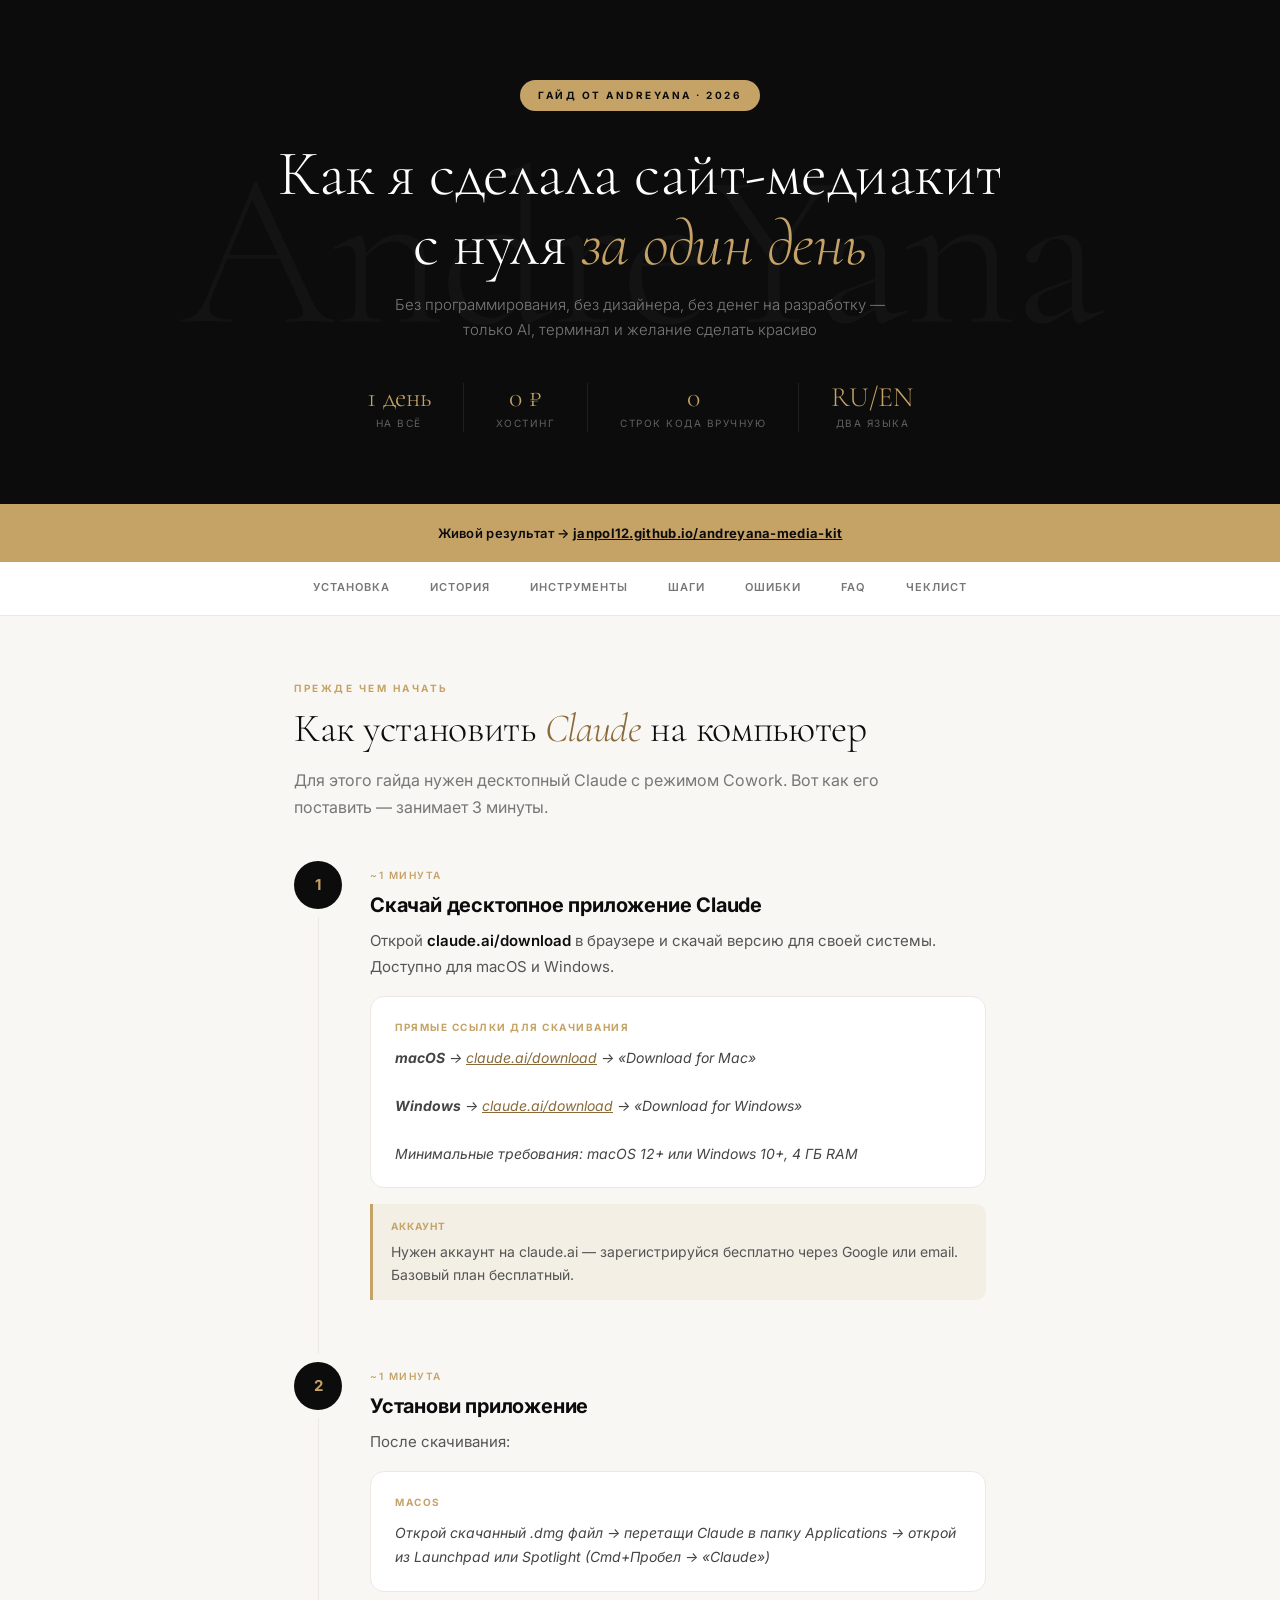
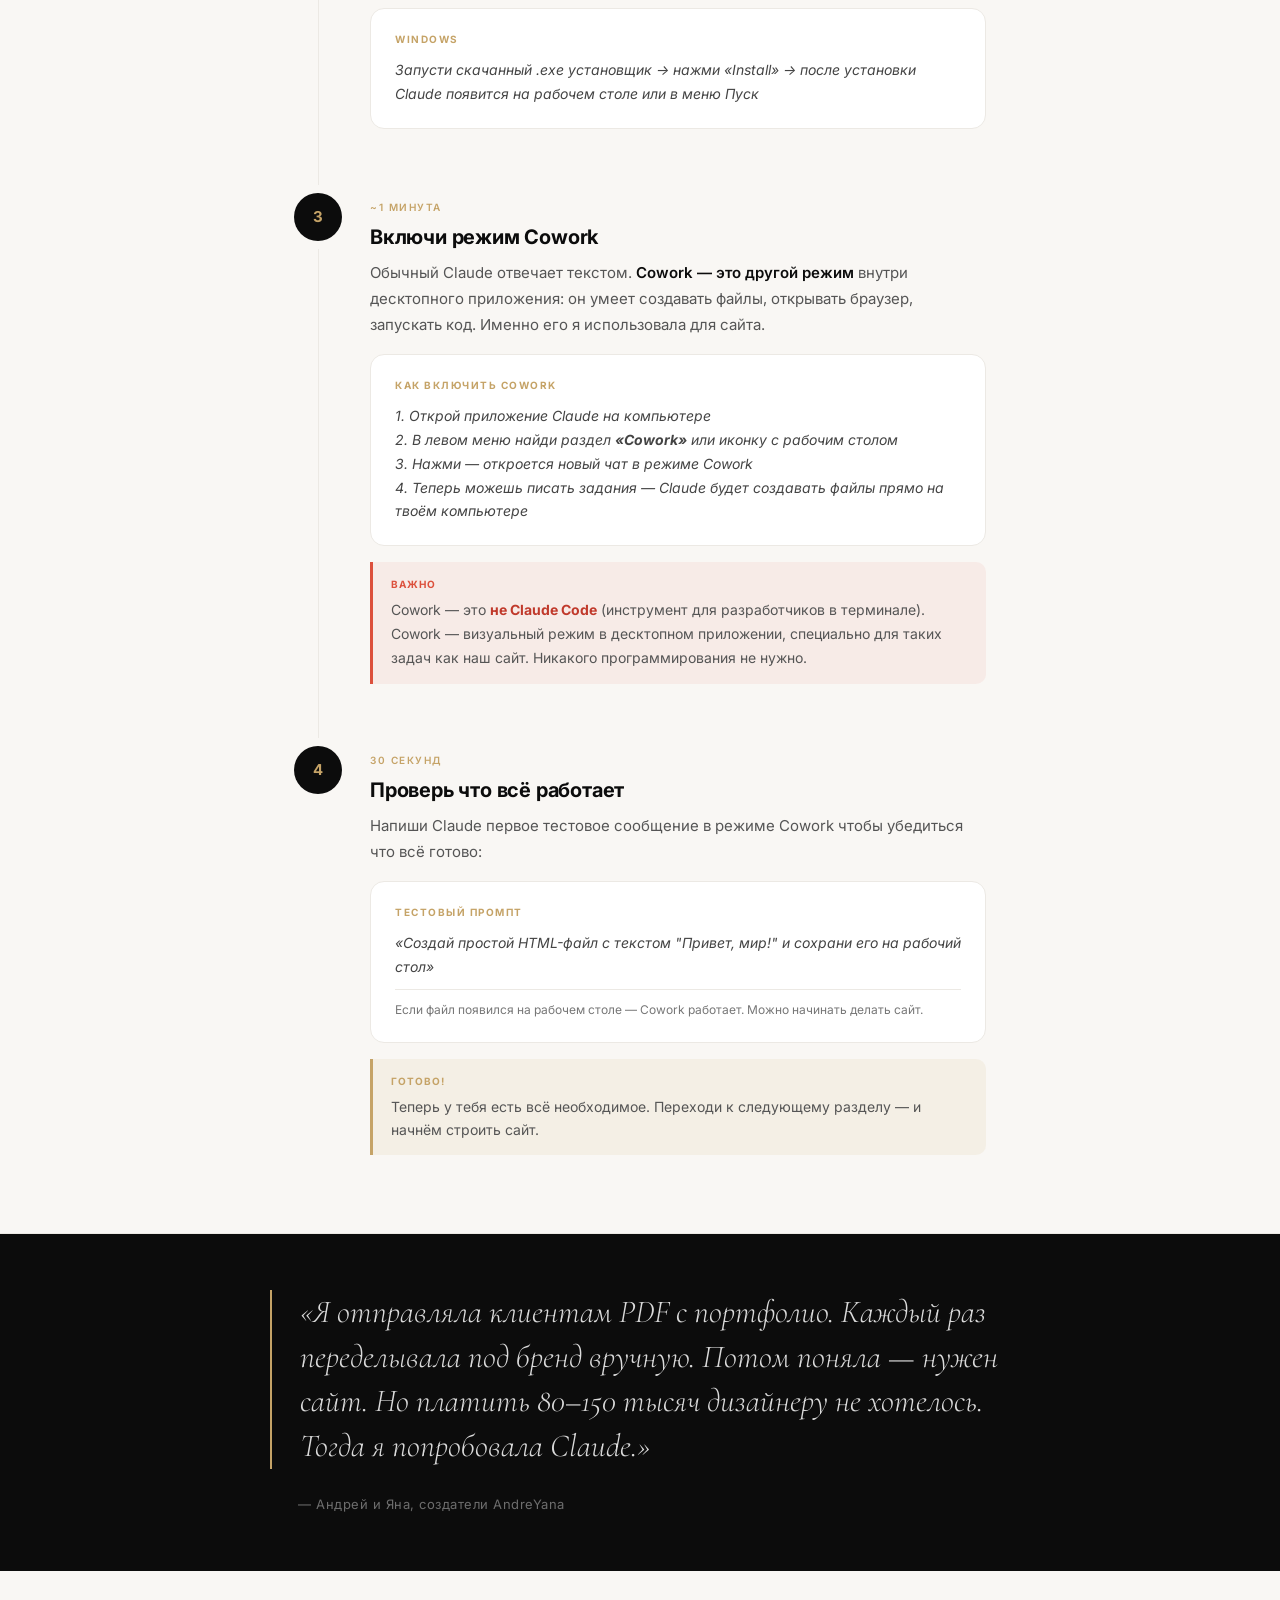
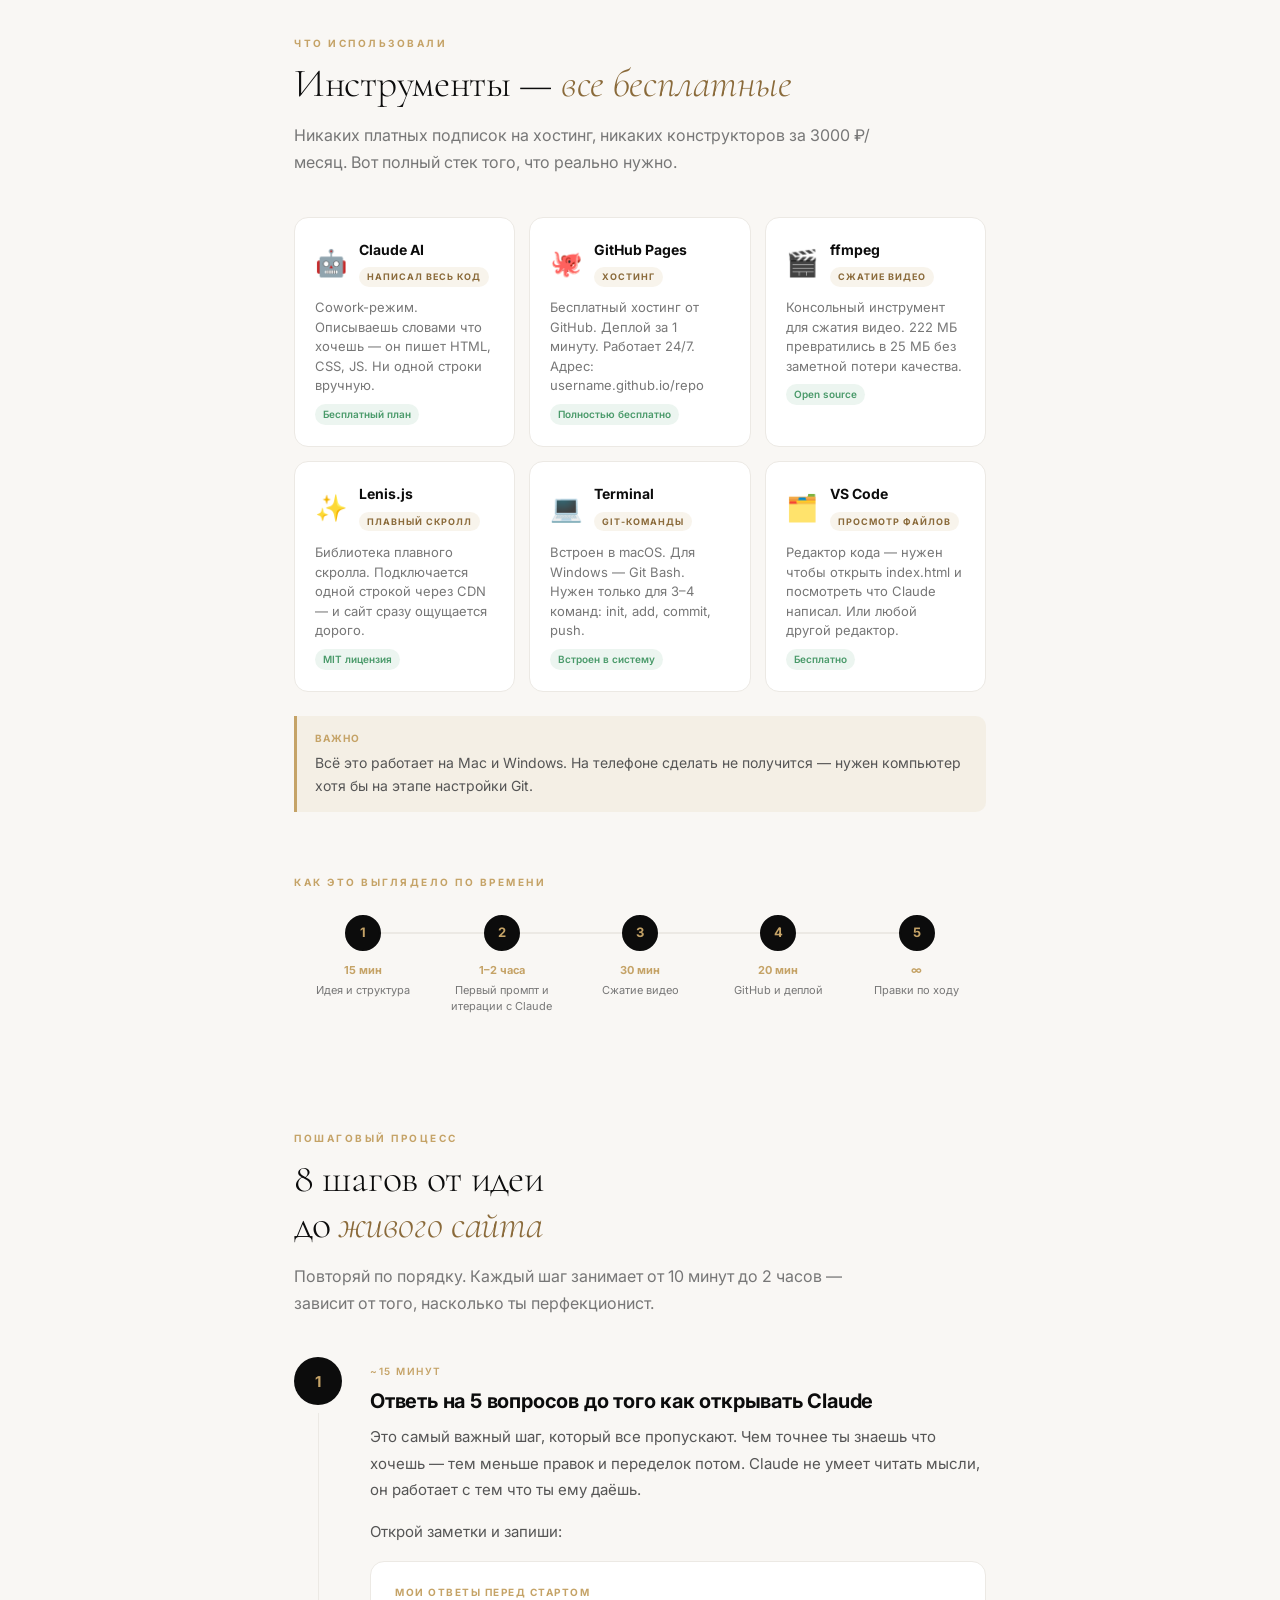
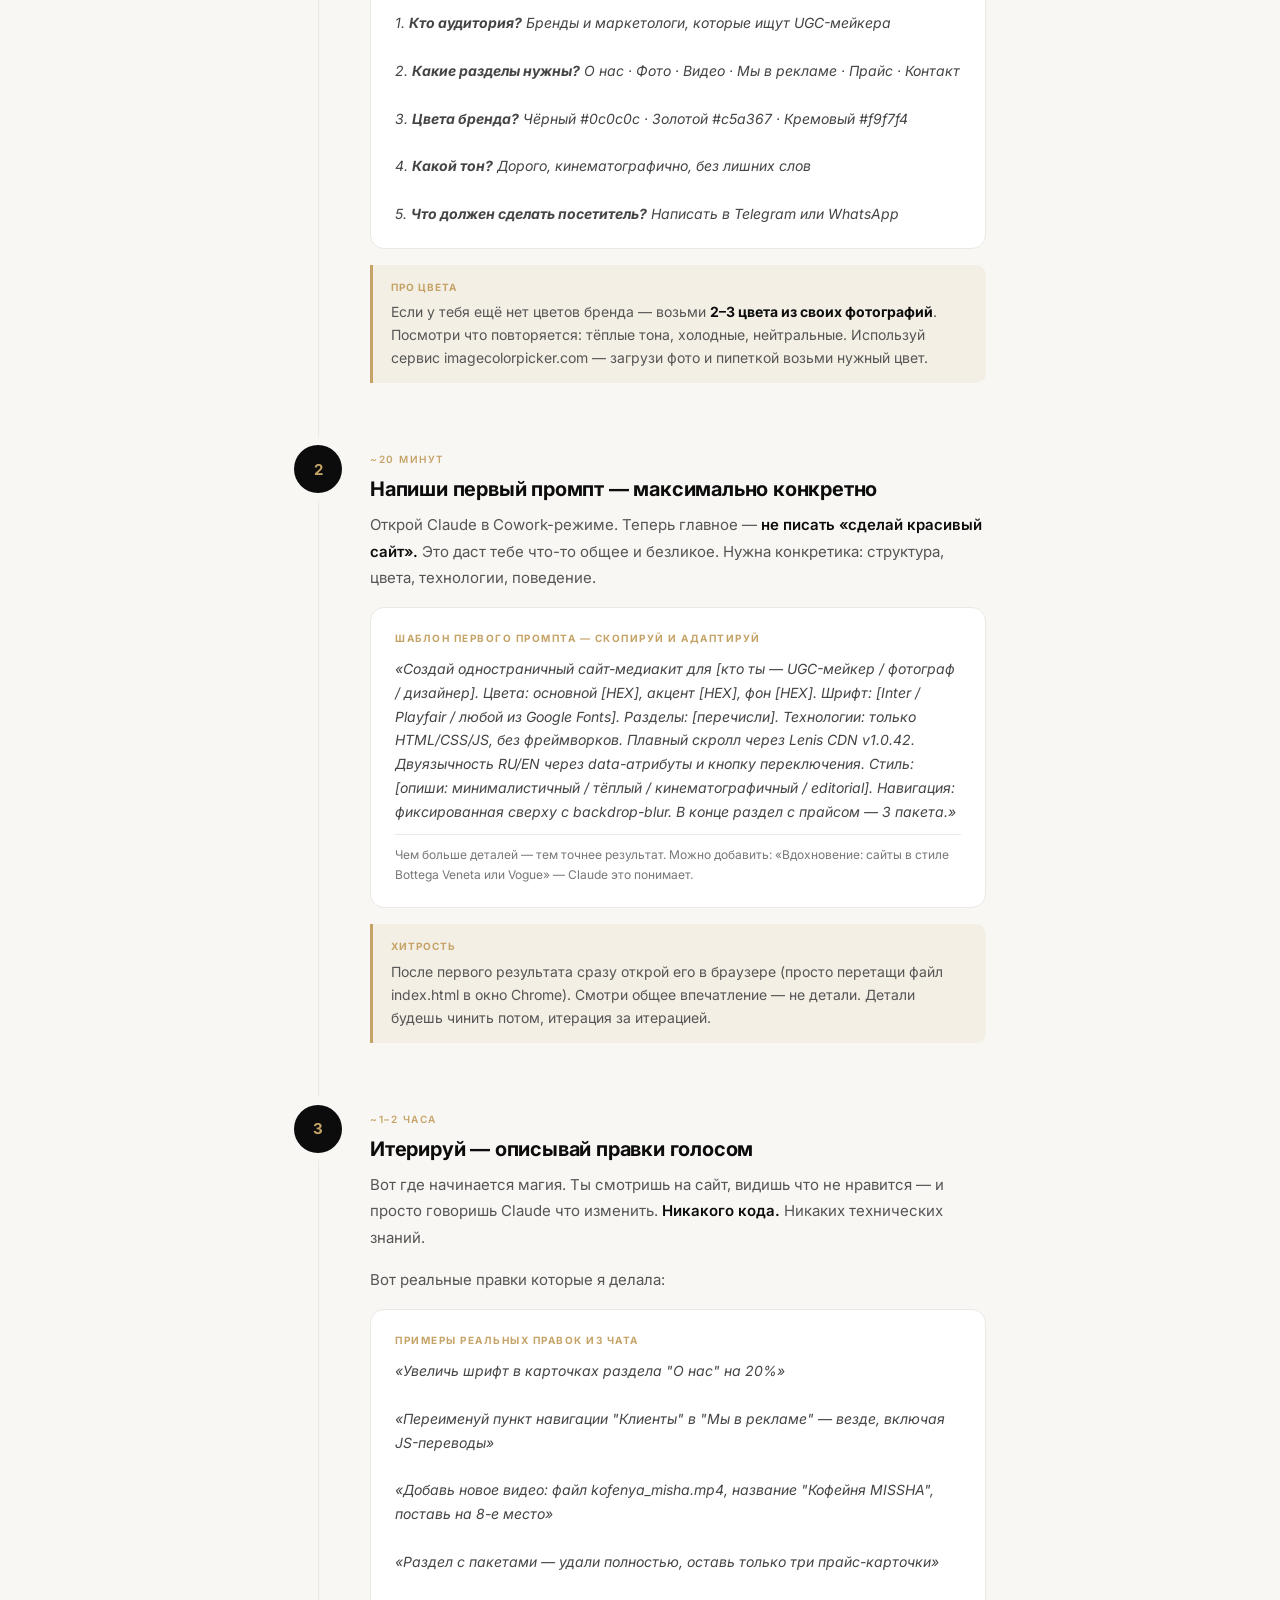
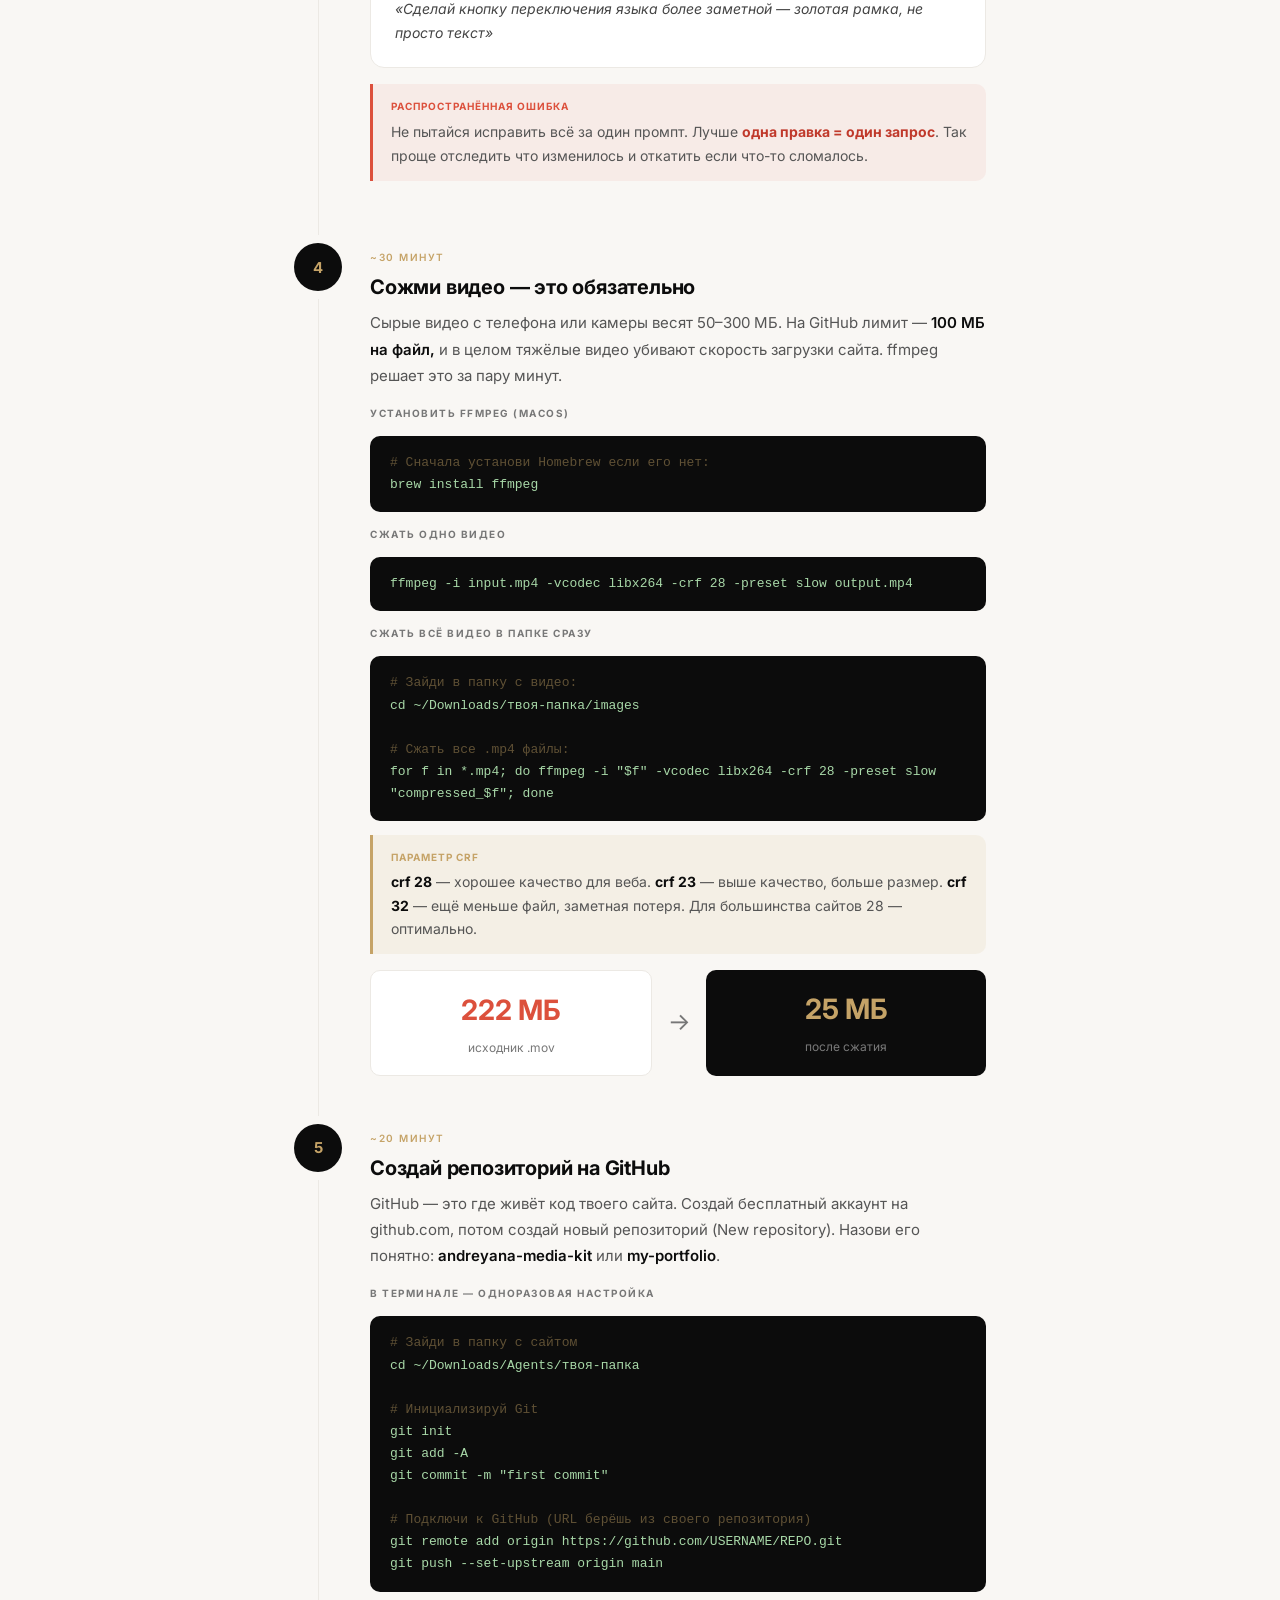
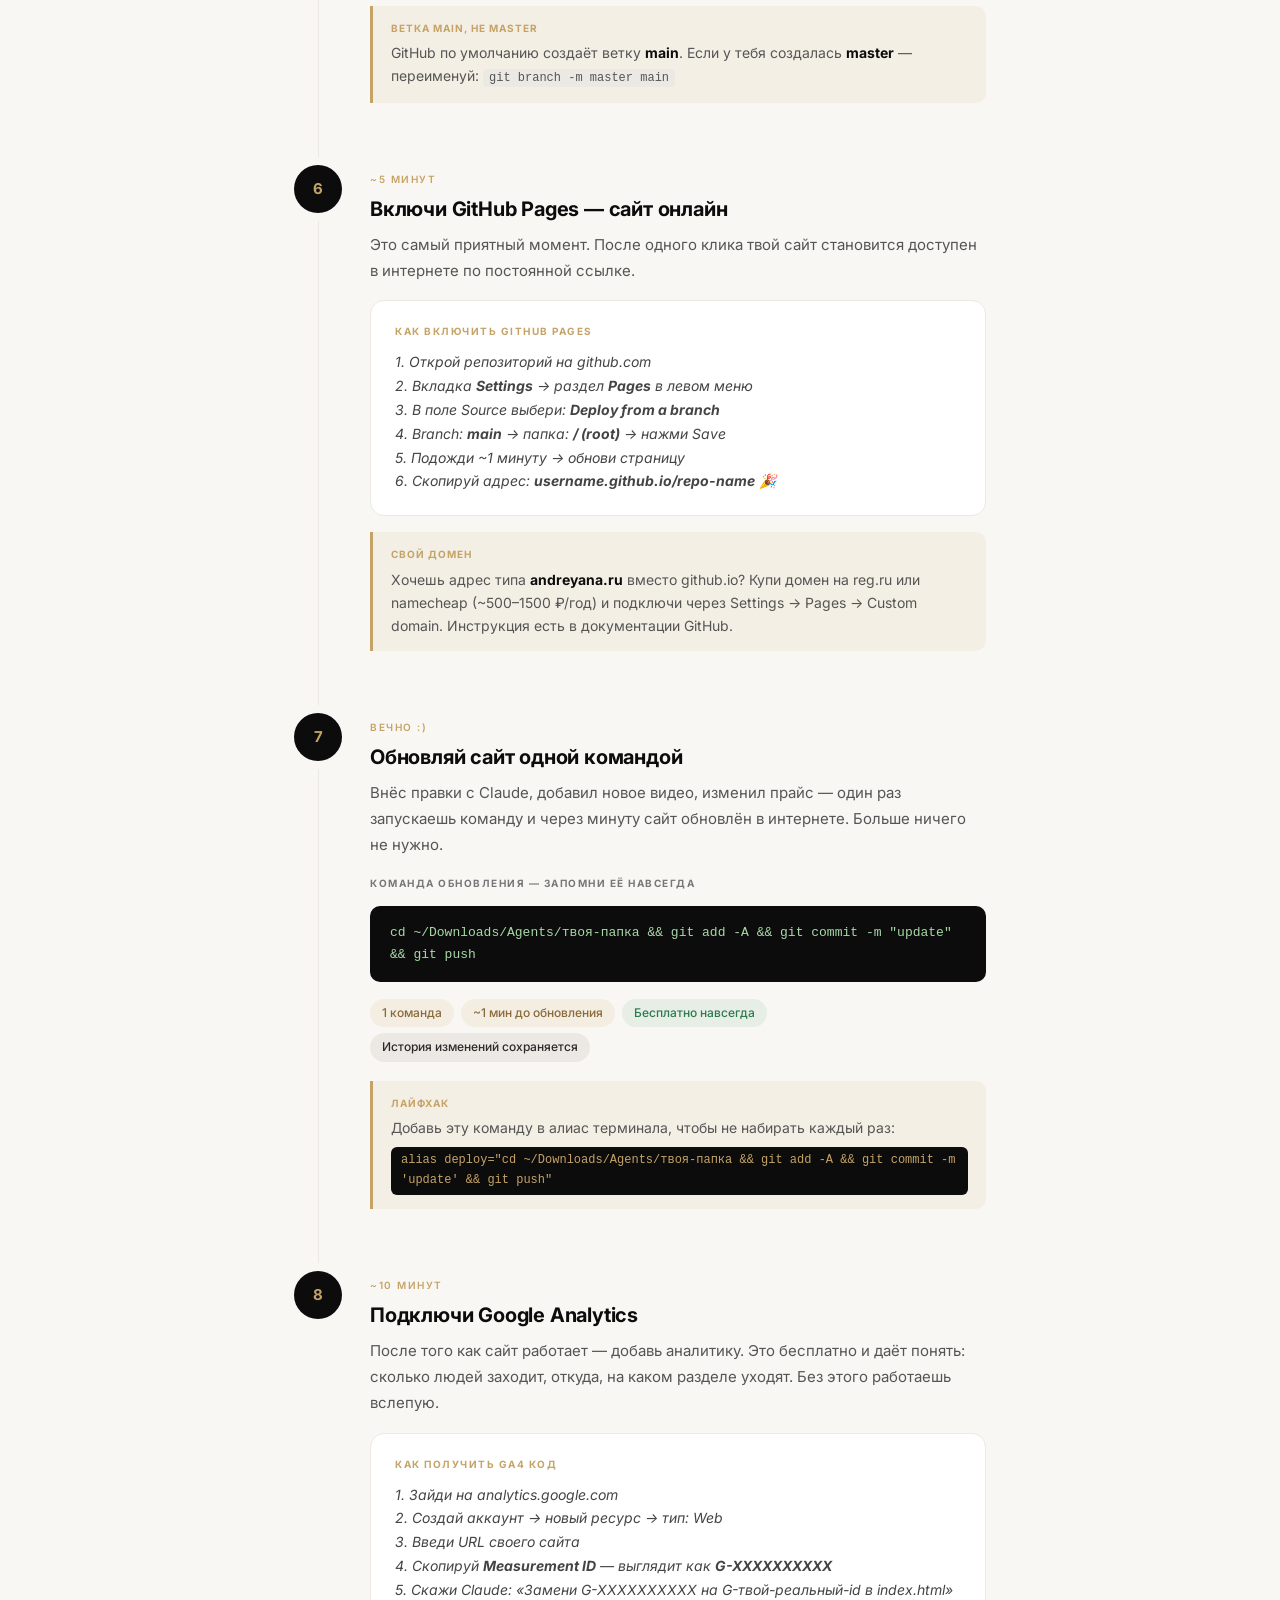
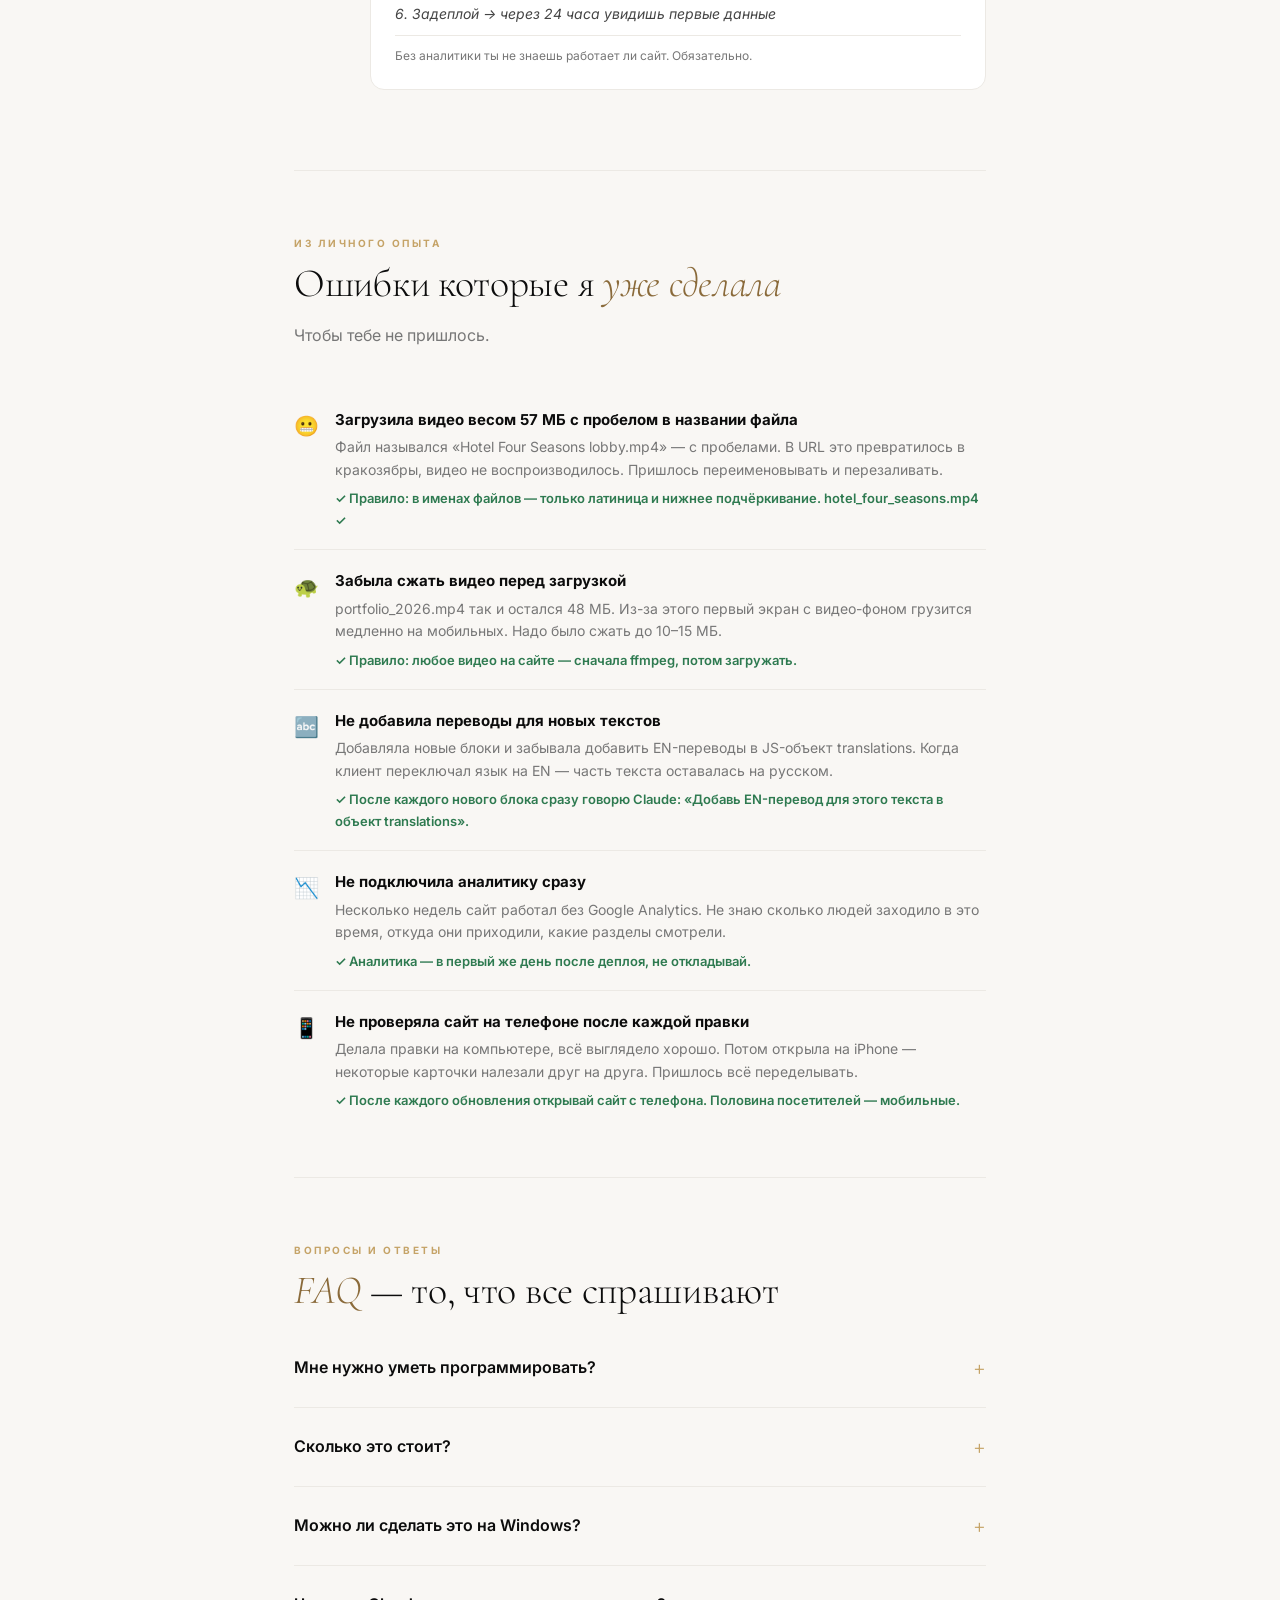
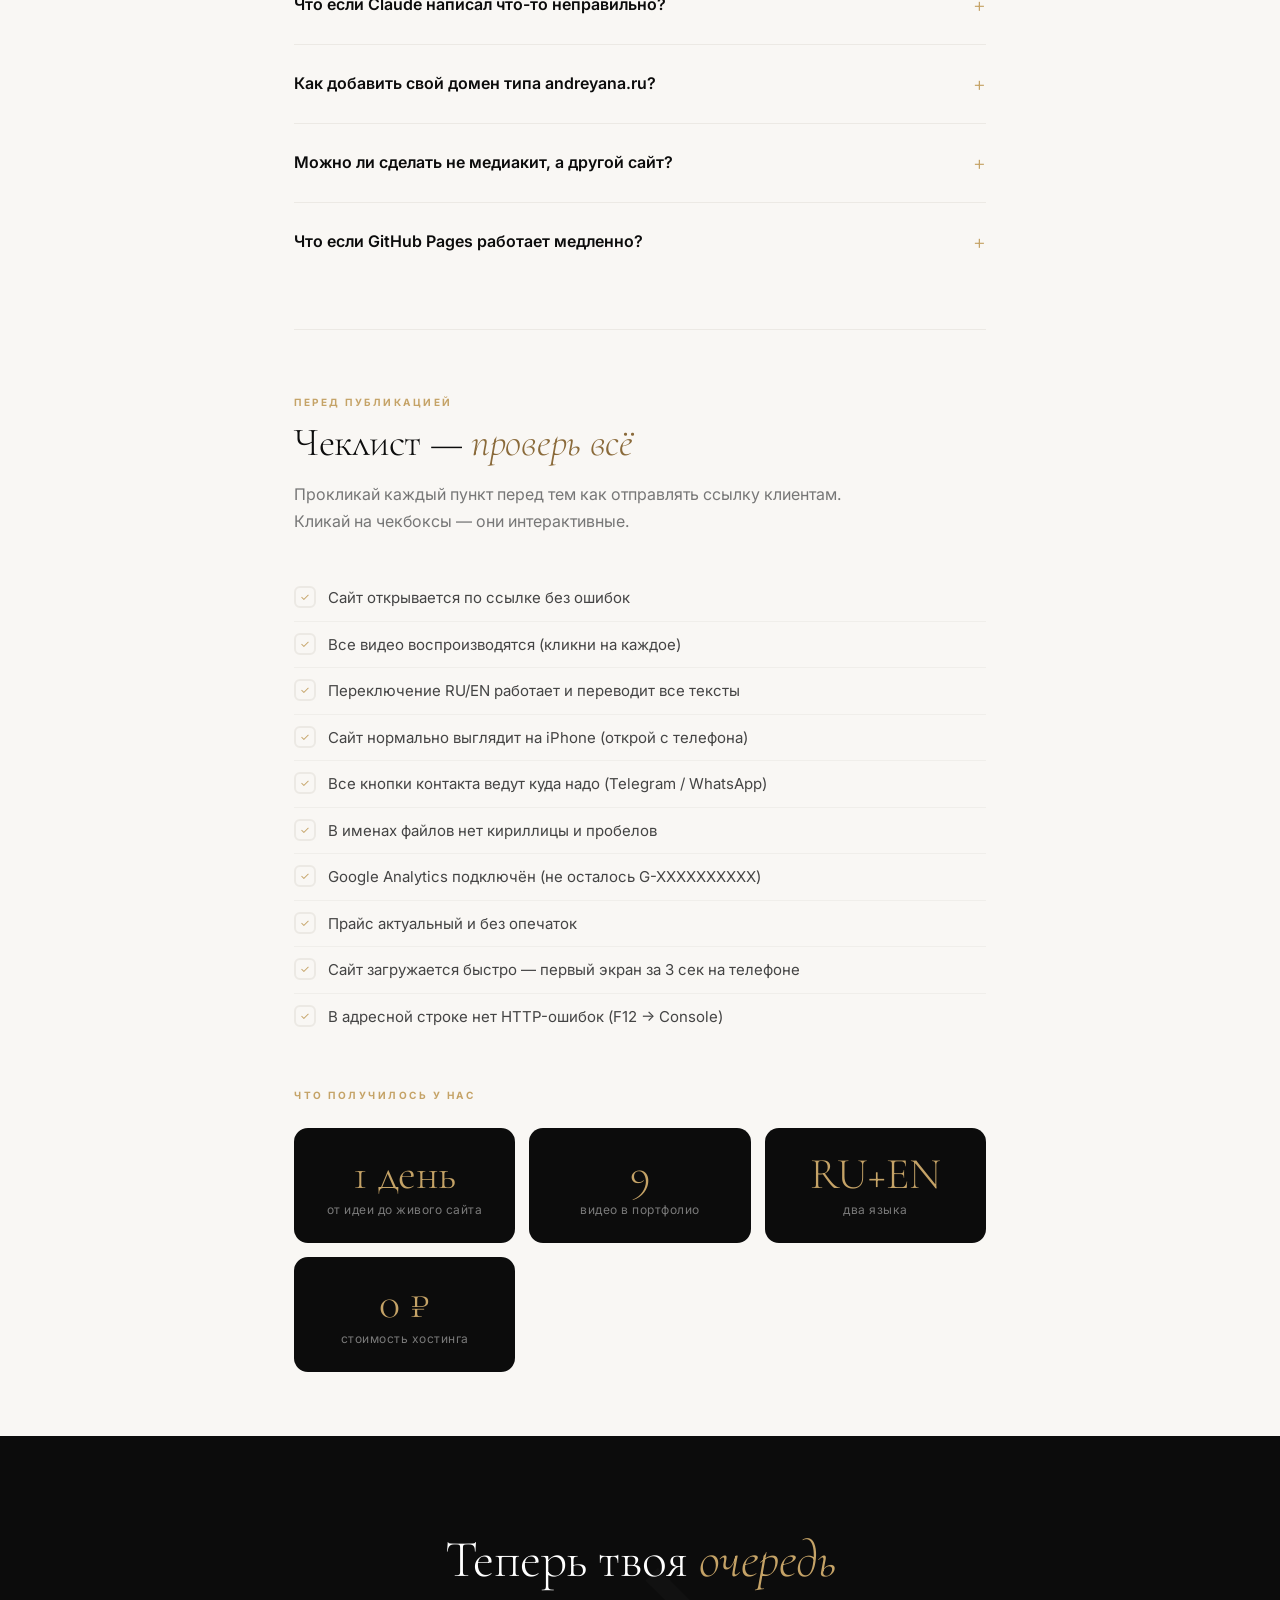
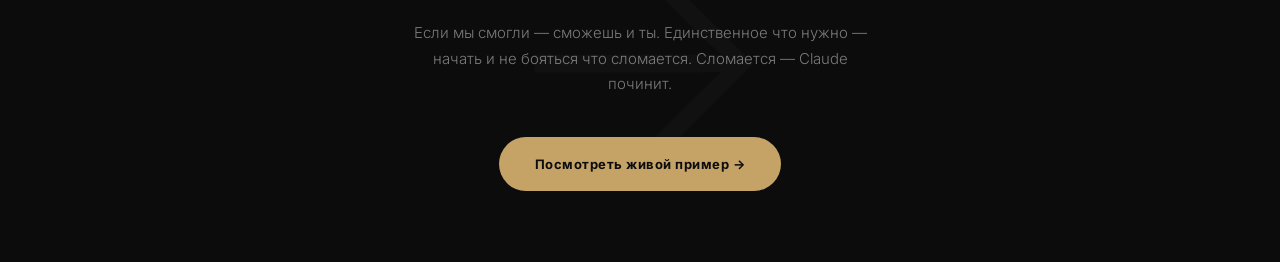
==== commit b8dc3e3f: "update outro text" ====
--- a/guide.html
+++ b/guide.html
@@ -796,6 +796,7 @@
 
 <!-- TOC -->
 <nav class="toc">
+  <a href="#install">Установка</a>
   <a href="#story">История</a>
   <a href="#tools">Инструменты</a>
   <a href="#steps">Шаги</a>
@@ -808,6 +809,111 @@
 
   <!-- =========== STORY =========== -->
 </div>
+
+<!-- =========== INSTALL =========== -->
+<div class="container">
+  <div class="section" id="install">
+    <div class="section-label">Прежде чем начать</div>
+    <div class="section-title">Как установить <em>Claude</em> на компьютер</div>
+    <p class="section-lead">Для этого гайда нужен десктопный Claude с режимом Cowork. Вот как его поставить — занимает 3 минуты.</p>
+
+    <!-- STEP: Download -->
+    <div class="step">
+      <div class="step-left">
+        <div class="step-num">1</div>
+        <div class="step-line"></div>
+      </div>
+      <div class="step-body">
+        <div class="step-time">~1 минута</div>
+        <div class="step-title">Скачай десктопное приложение Claude</div>
+        <p class="step-text">Открой <strong>claude.ai/download</strong> в браузере и скачай версию для своей системы. Доступно для macOS и Windows.</p>
+        <div class="prompt-box">
+          <div class="plabel">Прямые ссылки для скачивания</div>
+          <p>
+            <strong>macOS</strong> → <a href="https://claude.ai/download" target="_blank" style="color:#8a6a3a;">claude.ai/download</a> → «Download for Mac»<br><br>
+            <strong>Windows</strong> → <a href="https://claude.ai/download" target="_blank" style="color:#8a6a3a;">claude.ai/download</a> → «Download for Windows»<br><br>
+            Минимальные требования: macOS 12+ или Windows 10+, 4 ГБ RAM
+          </p>
+        </div>
+        <div class="tip">
+          <span class="tip-label">Аккаунт</span>
+          Нужен аккаунт на claude.ai — зарегистрируйся бесплатно через Google или email. Базовый план бесплатный.
+        </div>
+      </div>
+    </div>
+
+    <!-- STEP: Install -->
+    <div class="step">
+      <div class="step-left">
+        <div class="step-num">2</div>
+        <div class="step-line"></div>
+      </div>
+      <div class="step-body">
+        <div class="step-time">~1 минута</div>
+        <div class="step-title">Установи приложение</div>
+        <p class="step-text">После скачивания:</p>
+        <div class="prompt-box">
+          <div class="plabel">macOS</div>
+          <p>Открой скачанный .dmg файл → перетащи Claude в папку Applications → открой из Launchpad или Spotlight (Cmd+Пробел → «Claude»)</p>
+        </div>
+        <div class="prompt-box" style="margin-top:12px;">
+          <div class="plabel">Windows</div>
+          <p>Запусти скачанный .exe установщик → нажми «Install» → после установки Claude появится на рабочем столе или в меню Пуск</p>
+        </div>
+      </div>
+    </div>
+
+    <!-- STEP: Cowork -->
+    <div class="step">
+      <div class="step-left">
+        <div class="step-num">3</div>
+        <div class="step-line"></div>
+      </div>
+      <div class="step-body">
+        <div class="step-time">~1 минута</div>
+        <div class="step-title">Включи режим Cowork</div>
+        <p class="step-text">Обычный Claude отвечает текстом. <strong>Cowork — это другой режим</strong> внутри десктопного приложения: он умеет создавать файлы, открывать браузер, запускать код. Именно его я использовала для сайта.</p>
+        <div class="prompt-box">
+          <div class="plabel">Как включить Cowork</div>
+          <p>
+            1. Открой приложение Claude на компьютере<br>
+            2. В левом меню найди раздел <strong>«Cowork»</strong> или иконку с рабочим столом<br>
+            3. Нажми — откроется новый чат в режиме Cowork<br>
+            4. Теперь можешь писать задания — Claude будет создавать файлы прямо на твоём компьютере
+          </p>
+        </div>
+        <div class="warn">
+          <span class="warn-label">Важно</span>
+          Cowork — это <strong>не Claude Code</strong> (инструмент для разработчиков в терминале). Cowork — визуальный режим в десктопном приложении, специально для таких задач как наш сайт. Никакого программирования не нужно.
+        </div>
+      </div>
+    </div>
+
+    <!-- STEP: First prompt -->
+    <div class="step">
+      <div class="step-left">
+        <div class="step-num">4</div>
+        <div class="step-line"></div>
+      </div>
+      <div class="step-body">
+        <div class="step-time">30 секунд</div>
+        <div class="step-title">Проверь что всё работает</div>
+        <p class="step-text">Напиши Claude первое тестовое сообщение в режиме Cowork чтобы убедиться что всё готово:</p>
+        <div class="prompt-box">
+          <div class="plabel">Тестовый промпт</div>
+          <p>«Создай простой HTML-файл с текстом "Привет, мир!" и сохрани его на рабочий стол»</p>
+          <div class="pnote">Если файл появился на рабочем столе — Cowork работает. Можно начинать делать сайт.</div>
+        </div>
+        <div class="tip">
+          <span class="tip-label">Готово!</span>
+          Теперь у тебя есть всё необходимое. Переходи к следующему разделу — и начнём строить сайт.
+        </div>
+      </div>
+    </div>
+
+  </div>
+</div>
+<div class="divider"></div>
 
 <div class="story" id="story">
   <div class="story-inner">
@@ -1303,7 +1409,7 @@
 <!-- =========== OUTRO =========== -->
 <div class="outro">
   <h2>Теперь твоя <em>очередь</em></h2>
-  <p>Если я смогла — сможешь и ты. Единственное что нужно — начать и не бояться что сломается. Сломается — Claude починит.</p>
+  <p>Если мы смогли — сможешь и ты. Единственное что нужно — начать и не бояться что сломается. Сломается — Claude починит.</p>
   <a href="https://janpol12.github.io/andreyana-media-kit/" class="btn-gold" target="_blank">
     Посмотреть живой пример →
   </a>
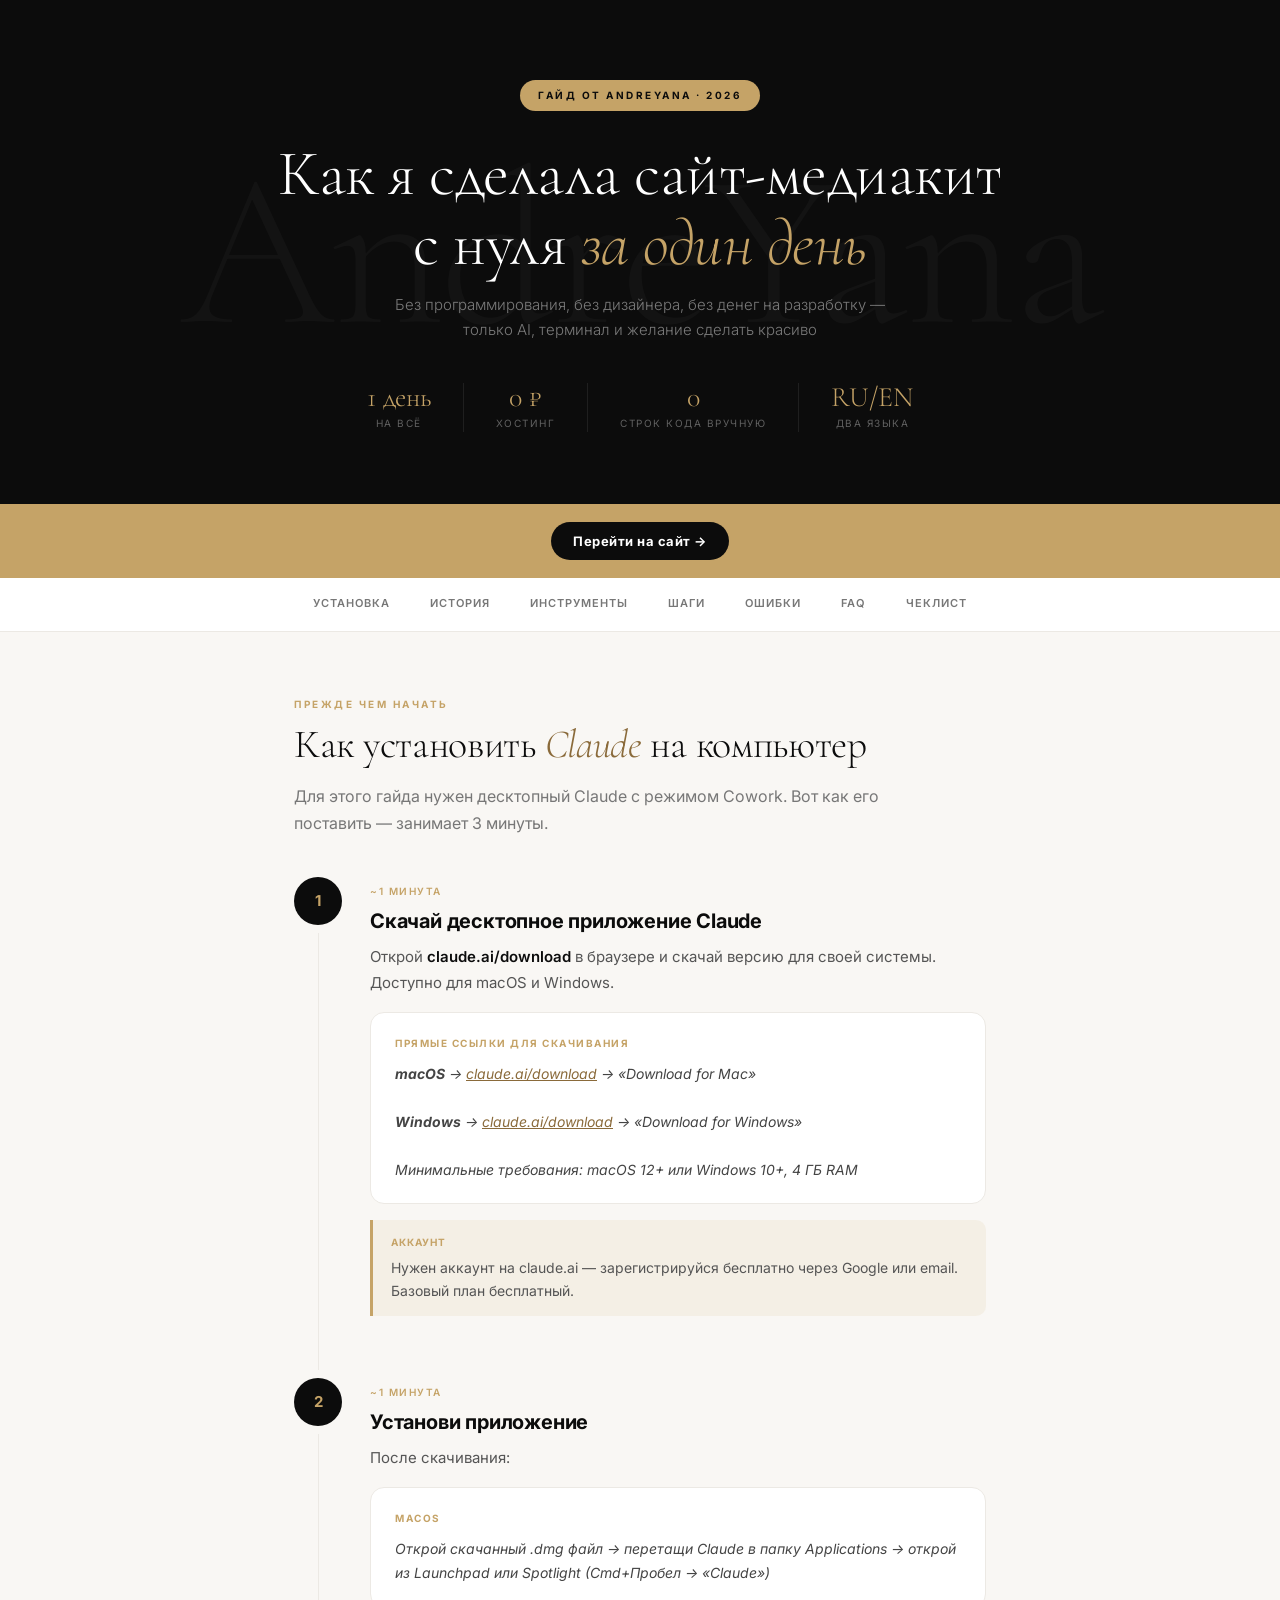
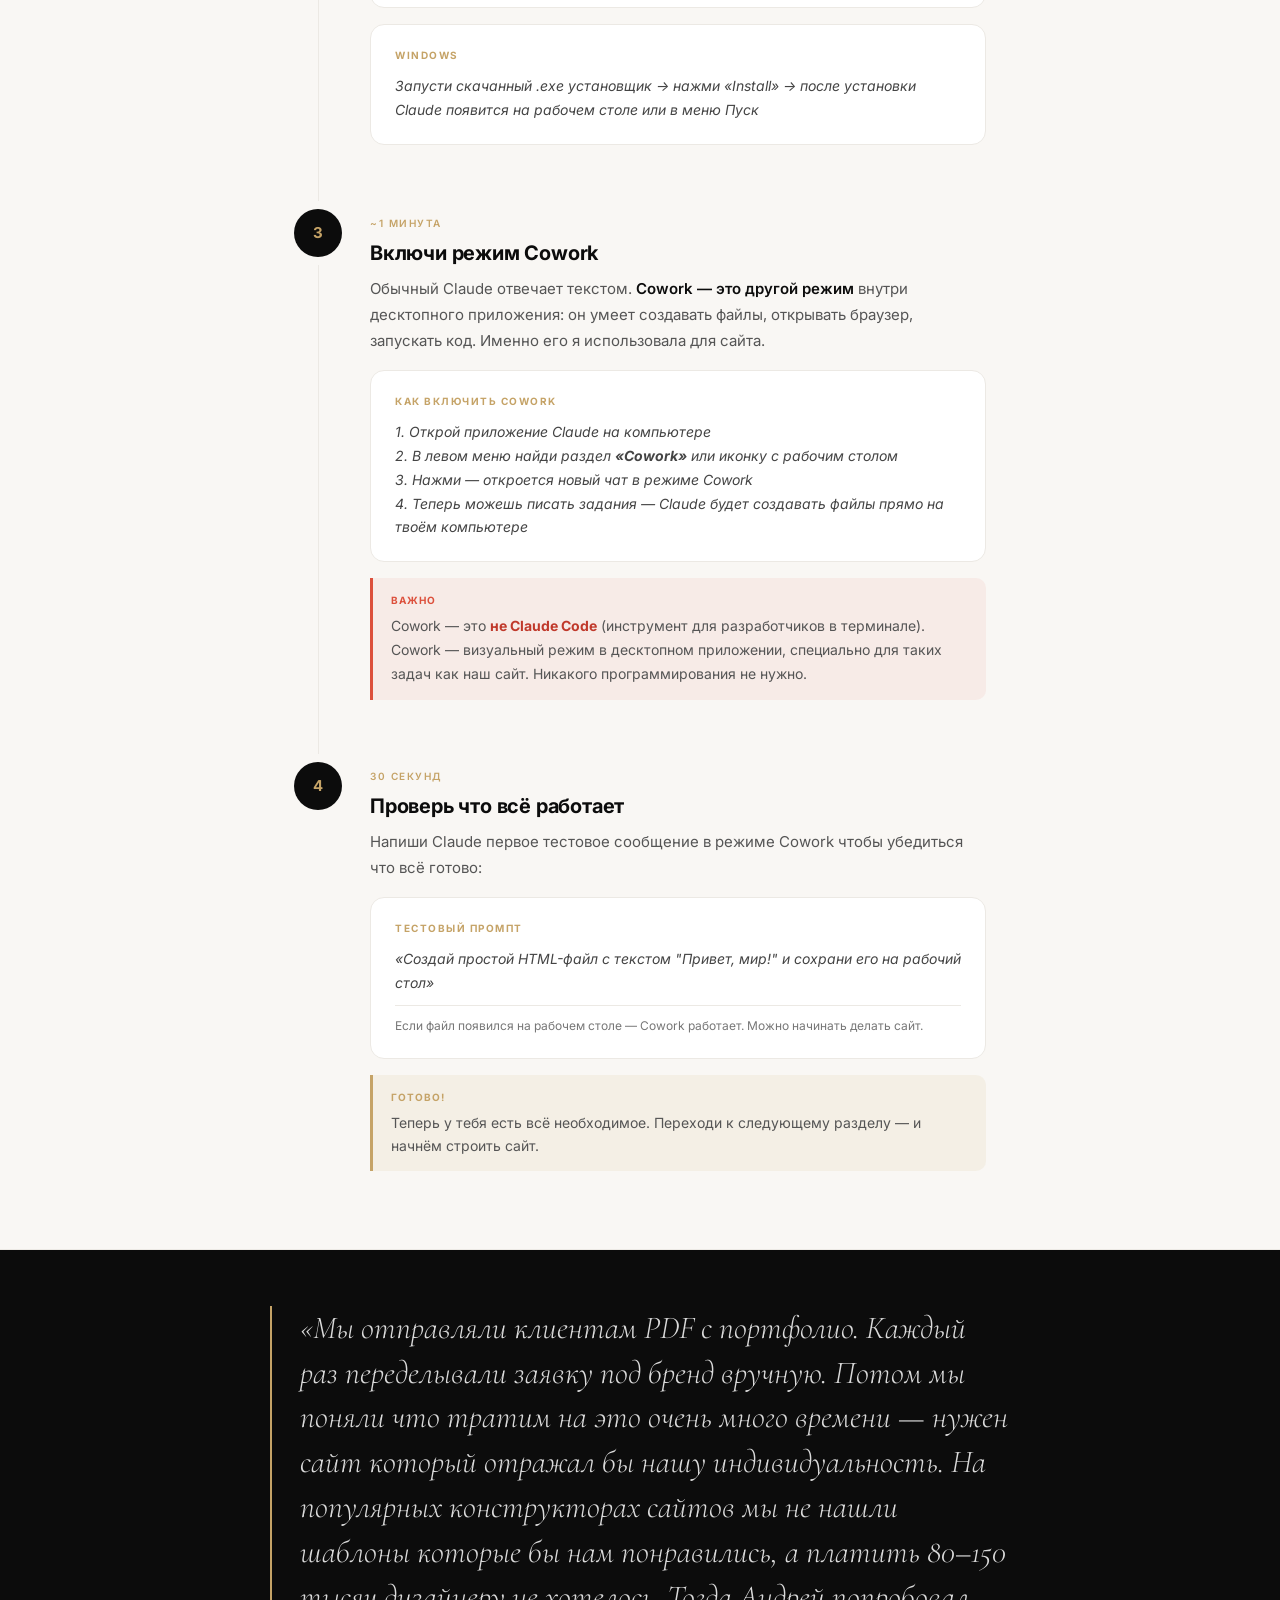
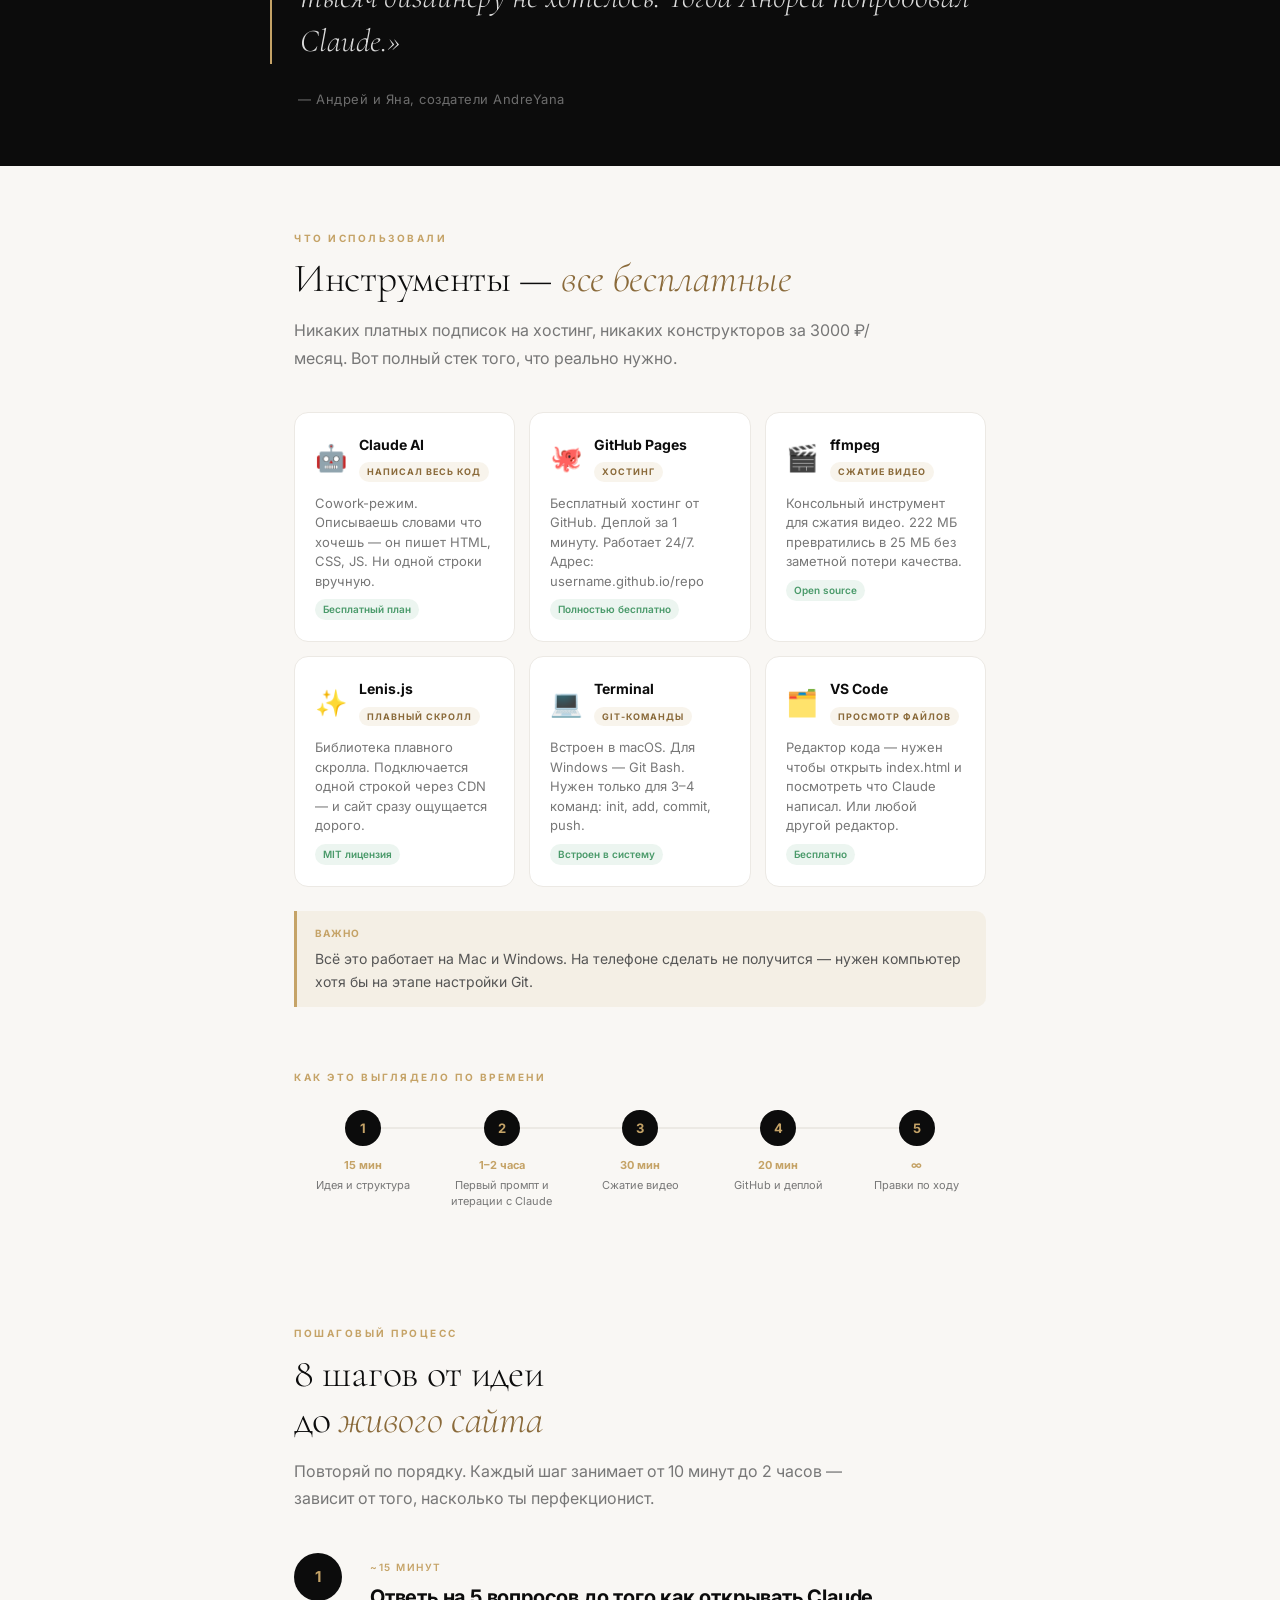
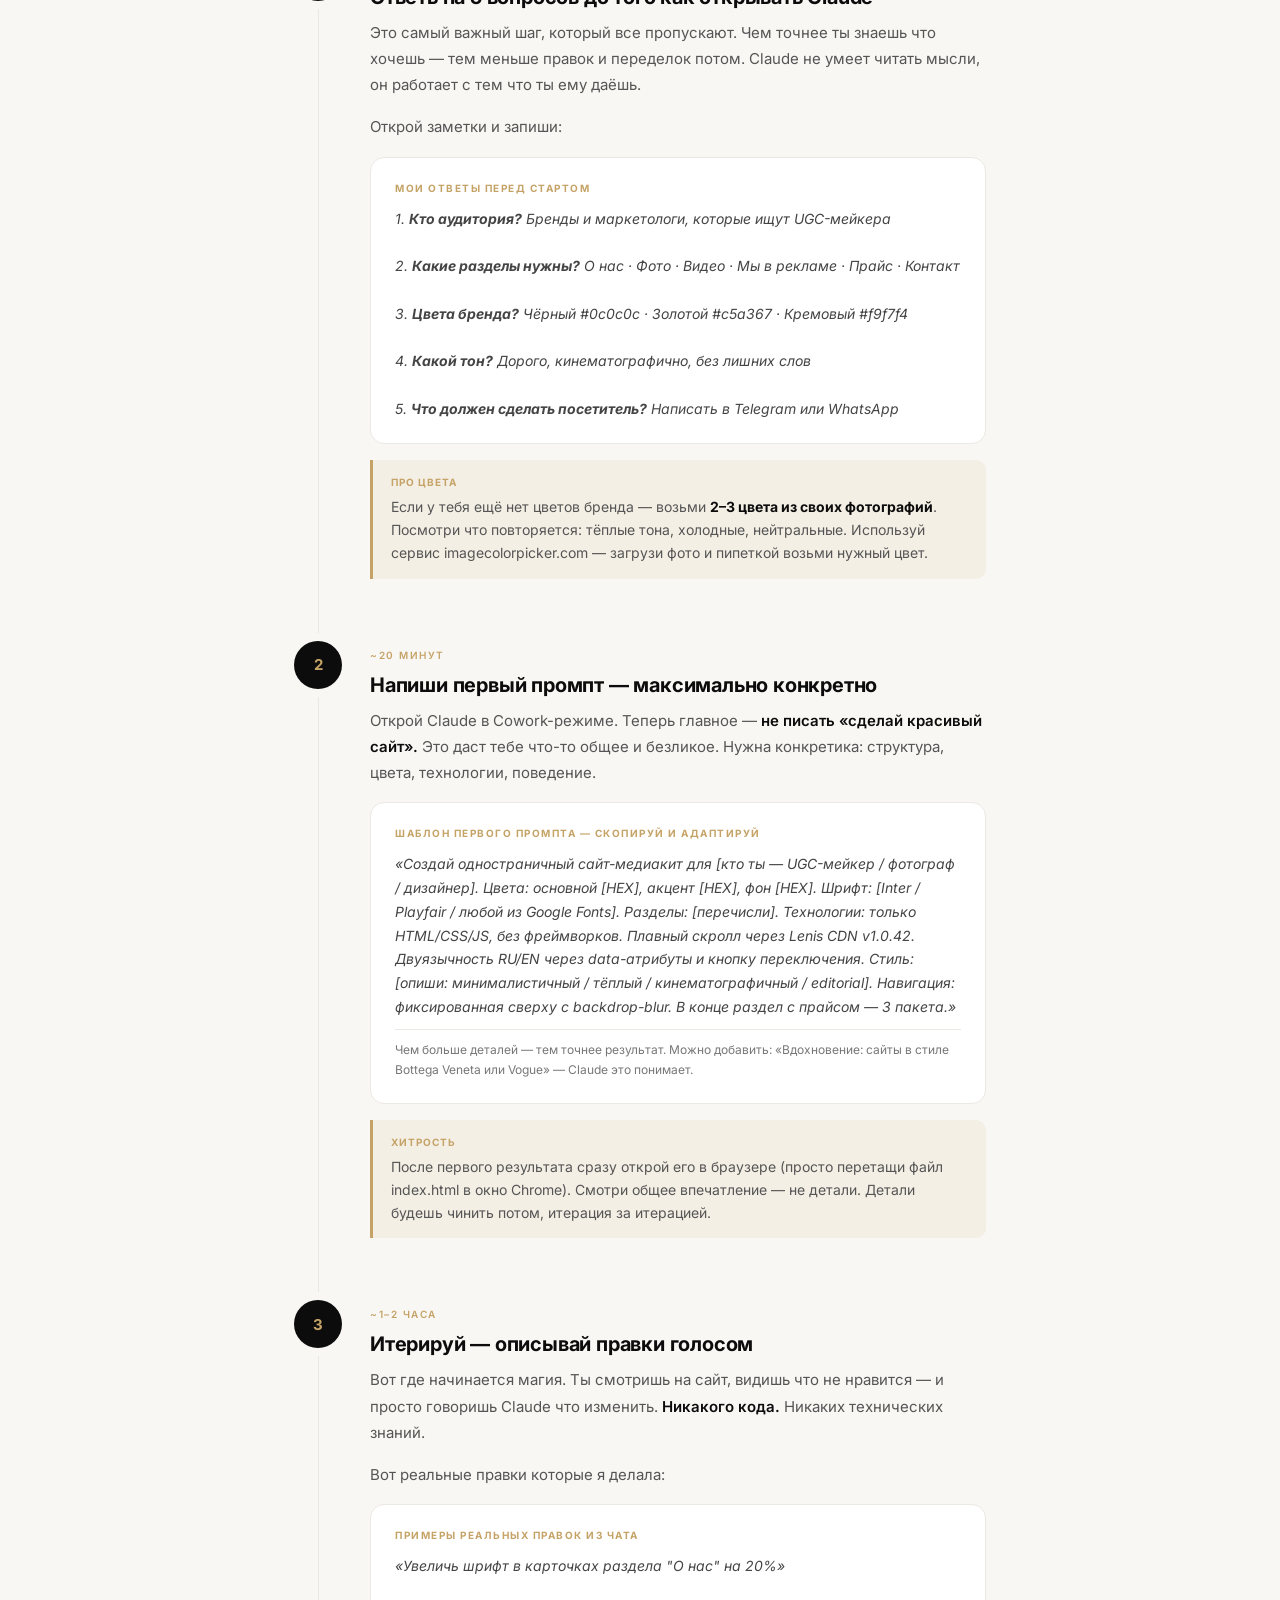
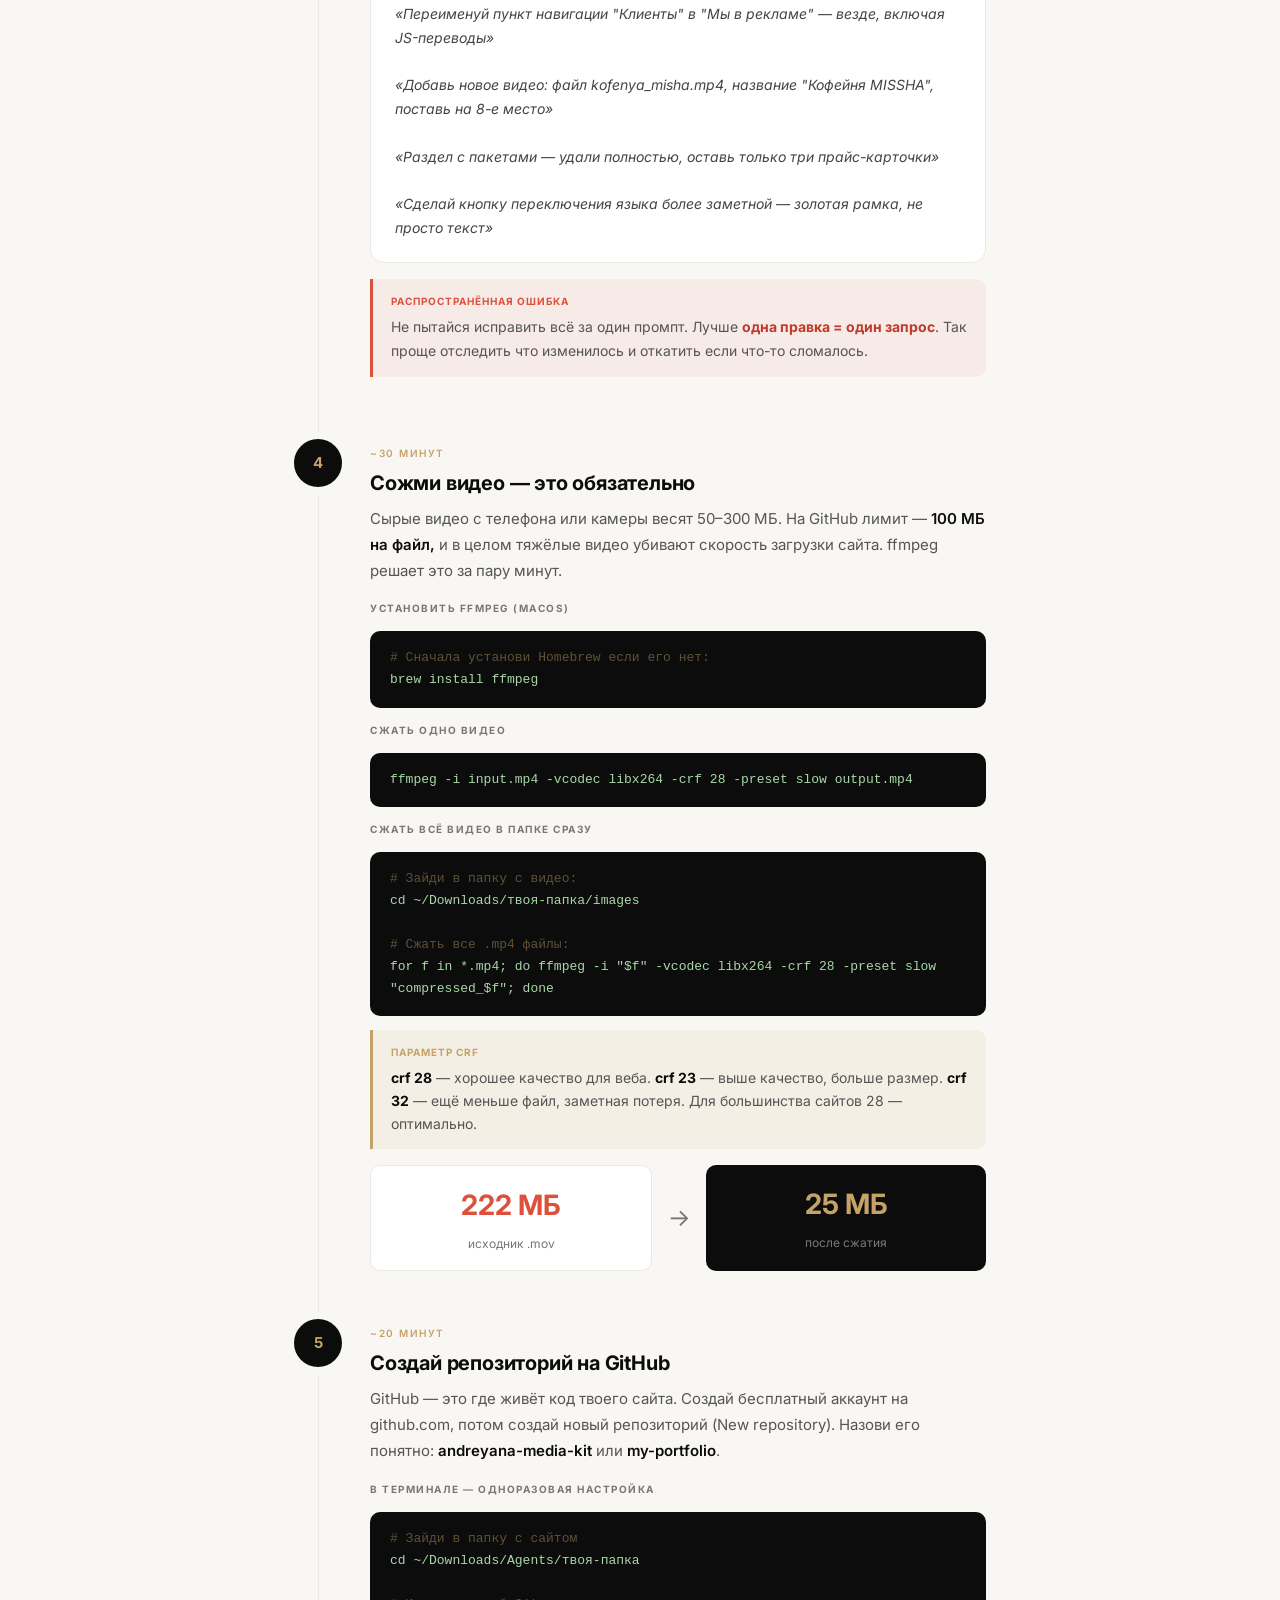
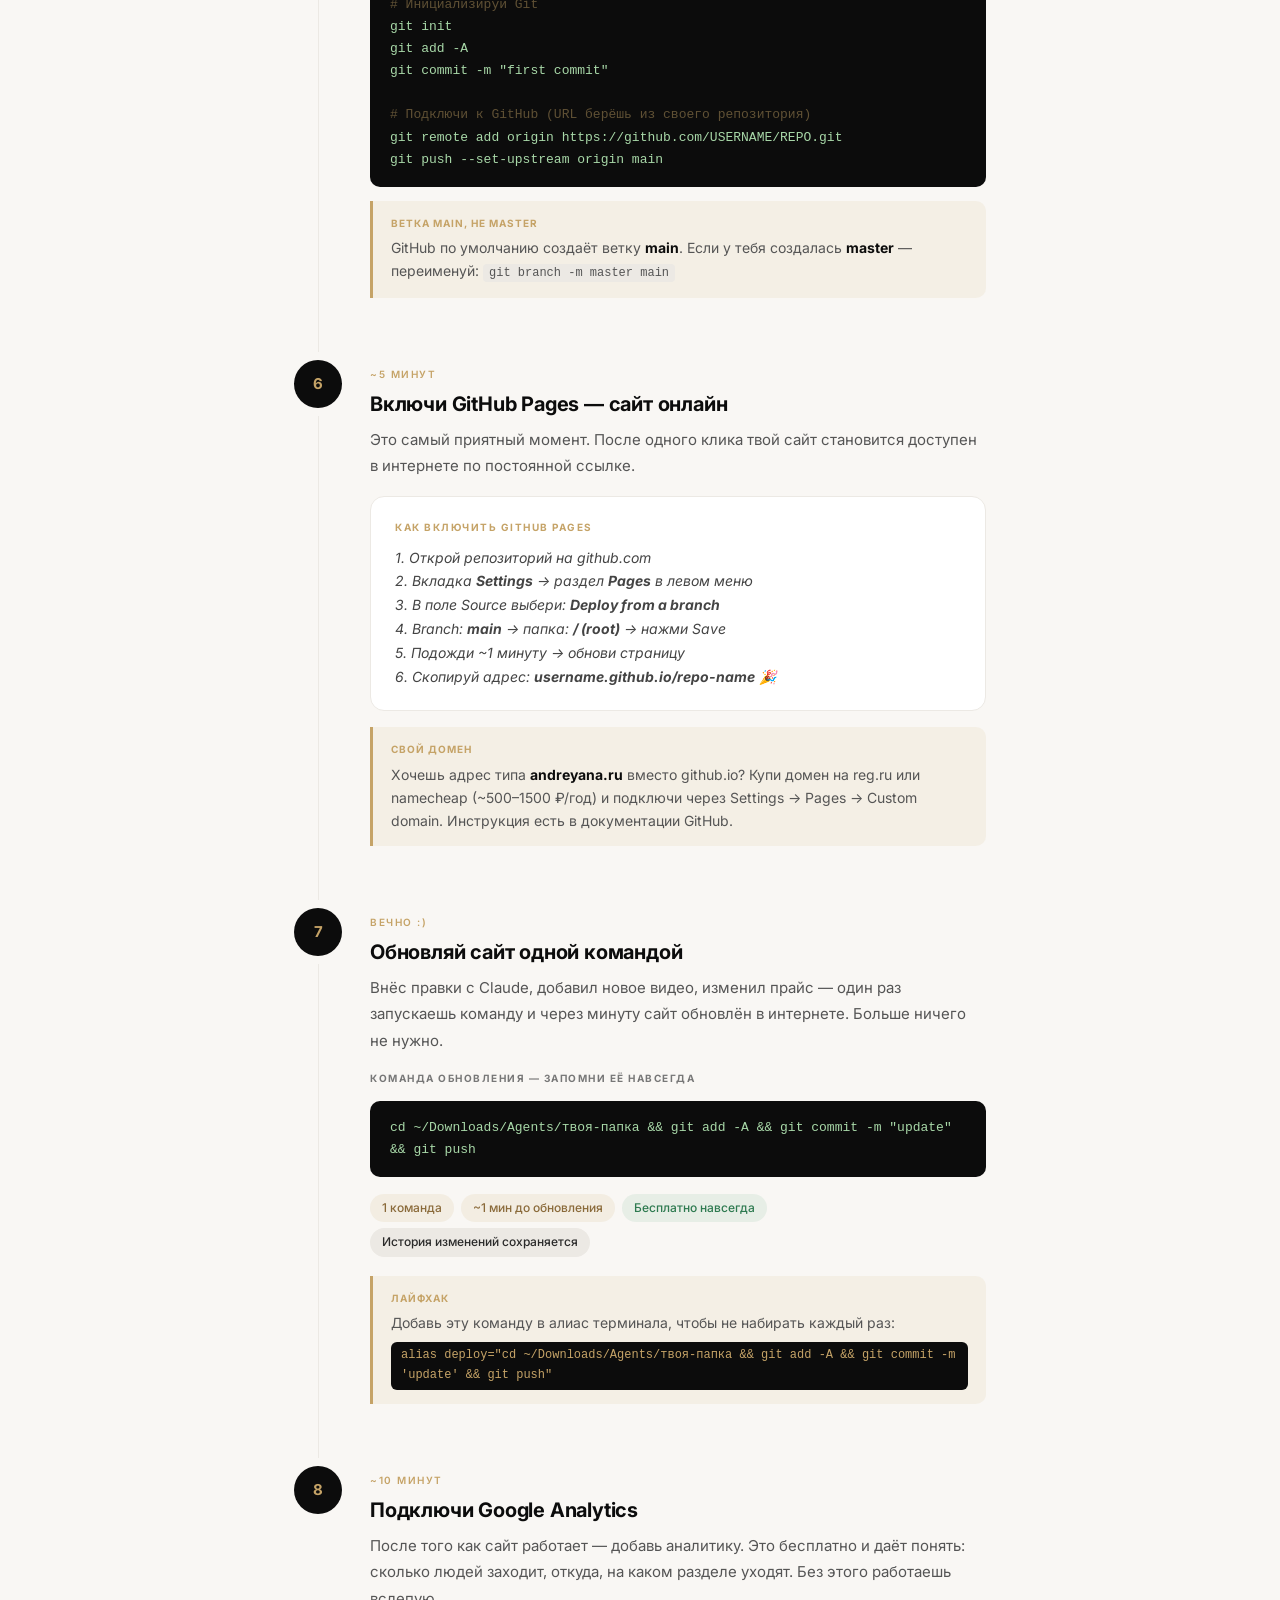
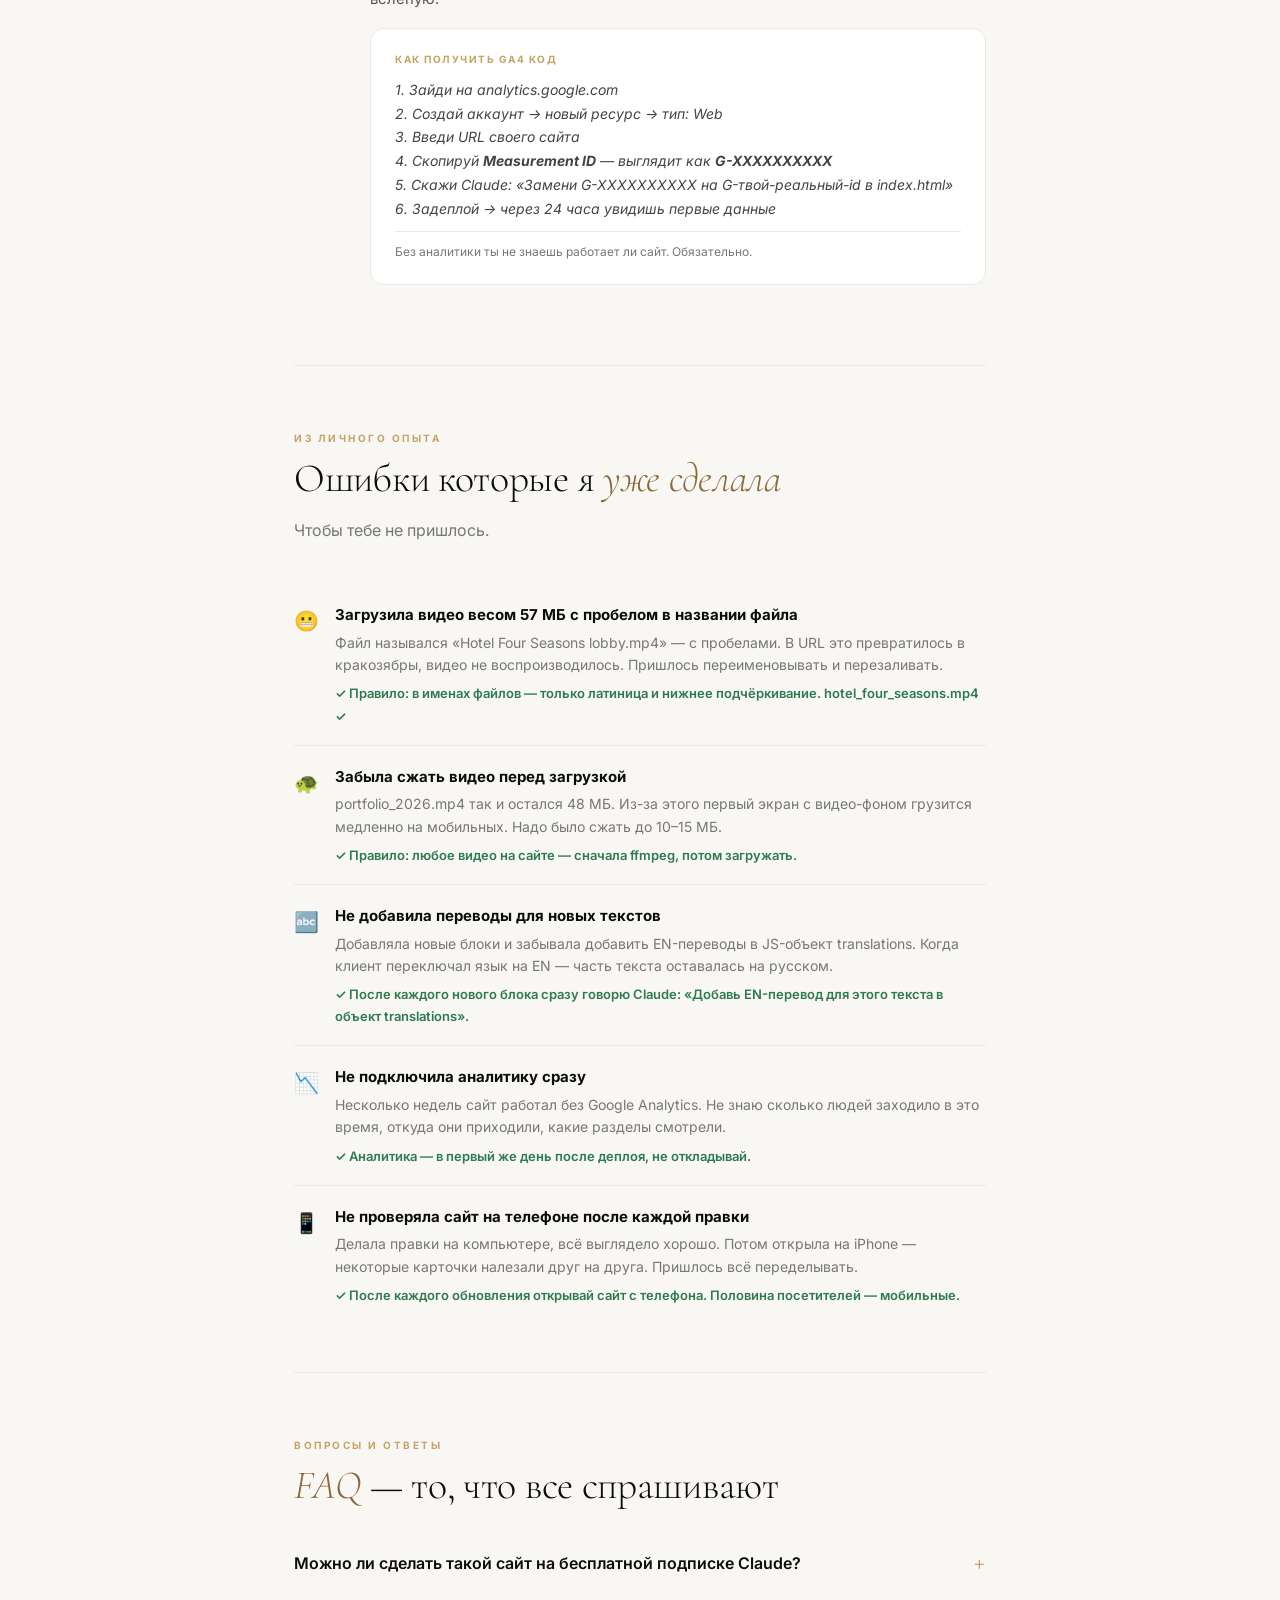
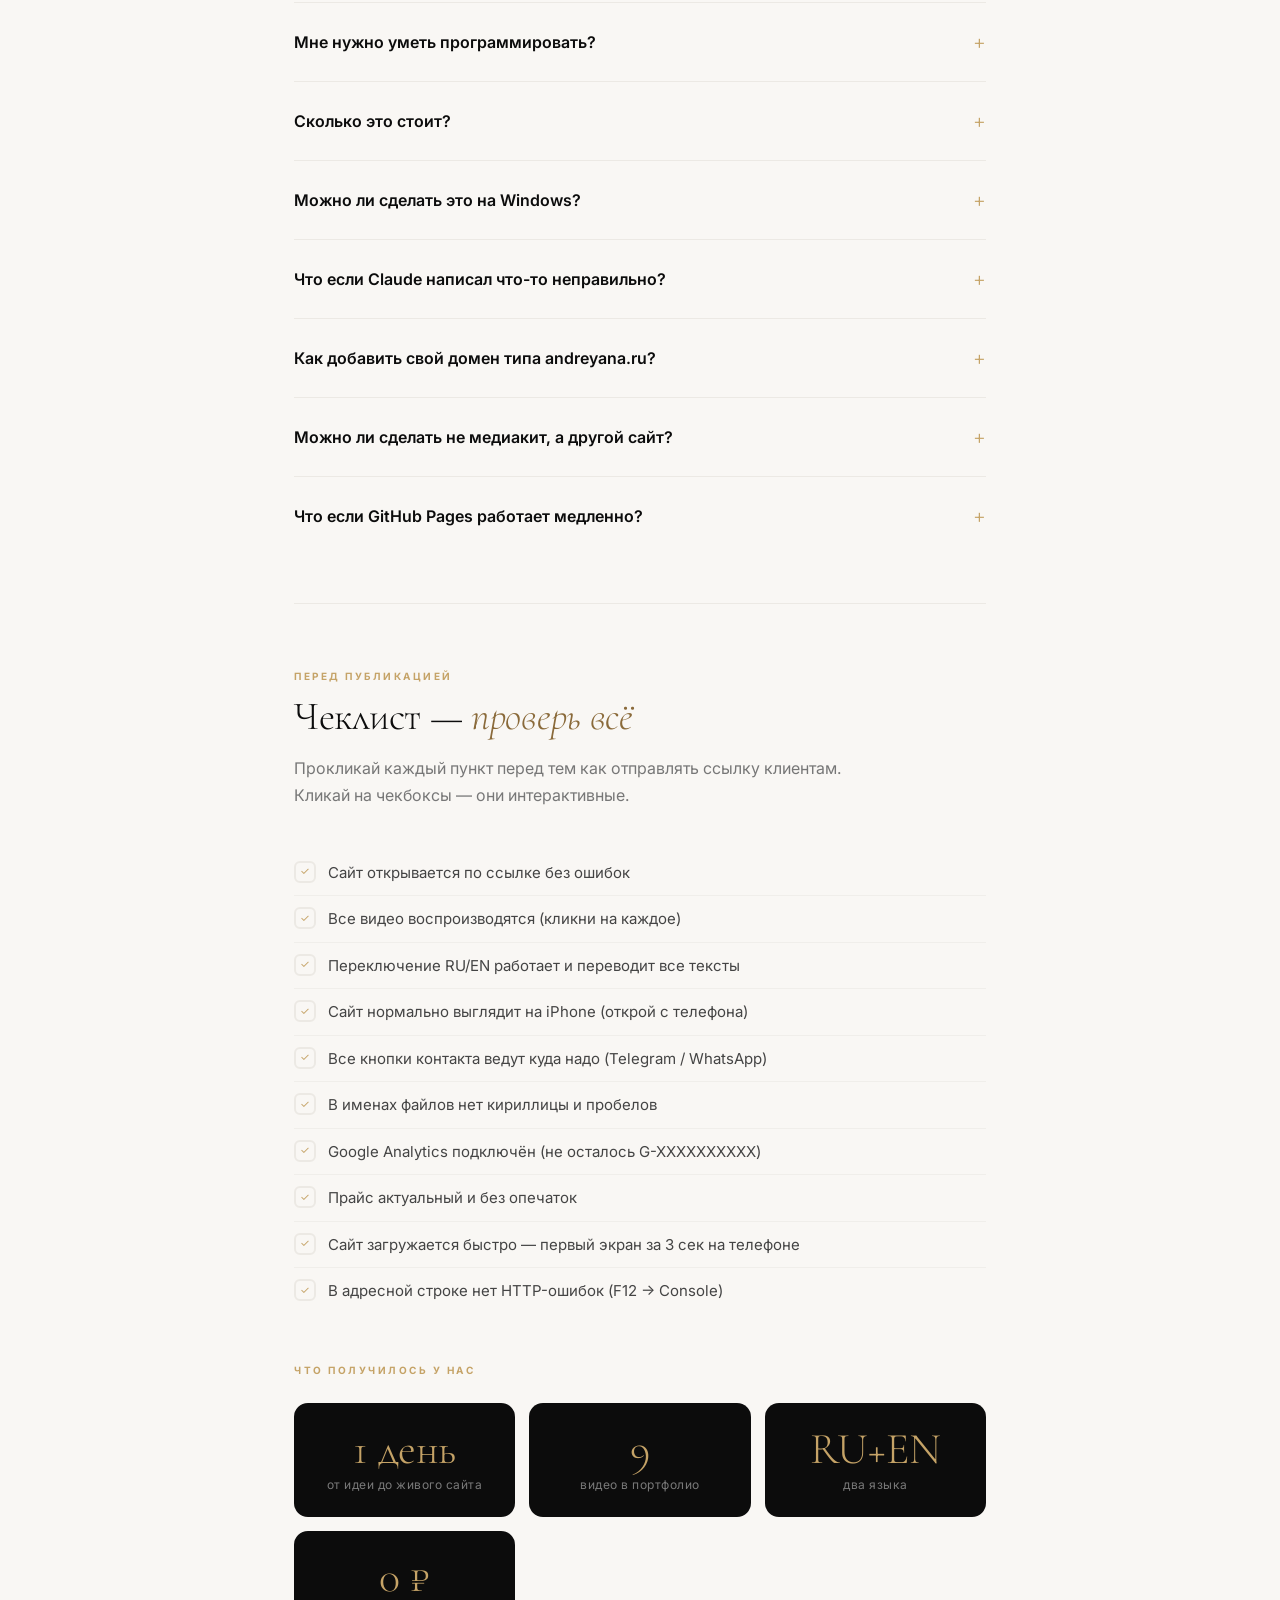
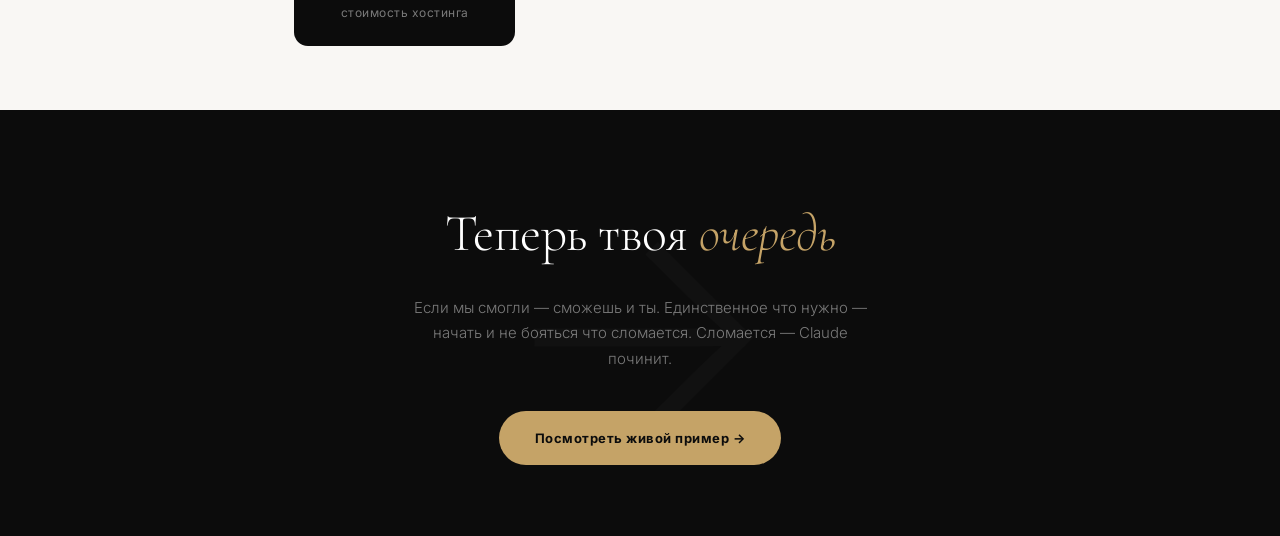
==== commit 73c4ef58: "add free plan faq" ====
--- a/guide.html
+++ b/guide.html
@@ -791,7 +791,7 @@
 
 <!-- BAND -->
 <div class="band">
-  Живой результат → <a href="https://janpol12.github.io/andreyana-media-kit/" target="_blank">janpol12.github.io/andreyana-media-kit</a>
+  <a href="https://janpol12.github.io/andreyana-media-kit/" target="_blank" style="display:inline-block; background:var(--black); color:white; padding:8px 22px; border-radius:100px; text-decoration:none; font-weight:700; letter-spacing:0.5px;">Перейти на сайт →</a>
 </div>
 
 <!-- TOC -->
@@ -918,7 +918,7 @@
 <div class="story" id="story">
   <div class="story-inner">
     <blockquote>
-      «Я отправляла клиентам PDF с портфолио. Каждый раз переделывала под бренд вручную. Потом поняла — нужен сайт. Но платить 80–150 тысяч дизайнеру не хотелось. Тогда я попробовала Claude.»
+      «Мы отправляли клиентам PDF с портфолио. Каждый раз переделывали заявку под бренд вручную. Потом мы поняли что тратим на это очень много времени — нужен сайт который отражал бы нашу индивидуальность. На популярных конструкторах сайтов мы не нашли шаблоны которые бы нам понравились, а платить 80–150 тысяч дизайнеру не хотелось. Тогда Андрей попробовал Claude.»
     </blockquote>
     <div class="story-author">— Андрей и Яна, создатели AndreYana</div>
   </div>
@@ -1326,6 +1326,11 @@
     <div class="section-title"><em>FAQ</em> — то, что все спрашивают</div>
 
     <div class="faq-item" onclick="toggleFaq(this)">
+      <div class="faq-q">Можно ли сделать такой сайт на бесплатной подписке Claude?</div>
+      <div class="faq-a">Да, можно — но с нюансами. Бесплатный план вполне подходит чтобы написать весь HTML/CSS/JS с нуля, делать правки и итерации, добавлять разделы и менять контент. Единственное ограничение — количество сообщений в час. Когда мы делали сайт, было много итераций подряд, и на бесплатном плане пришлось бы делать паузы и ждать сброса лимита. Не критично, но медленнее. Всё остальное — GitHub Pages, ffmpeg, Lenis.js, Git — бесплатно навсегда. Вывод: на бесплатном Claude сайт сделать реально, просто растянется на 2–3 дня вместо одного. Если хочешь сделать всё за день — Pro план стоит $20/месяц и лимиты намного выше.</div>
+    </div>
+
+    <div class="faq-item" onclick="toggleFaq(this)">
       <div class="faq-q">Мне нужно уметь программировать?</div>
       <div class="faq-a">Нет совсем. Я написала ноль строк кода вручную. Весь HTML, CSS и JavaScript писал Claude по моим описаниям. Единственное что нужно — уметь чётко объяснять словами что ты хочешь видеть на экране.</div>
     </div>
